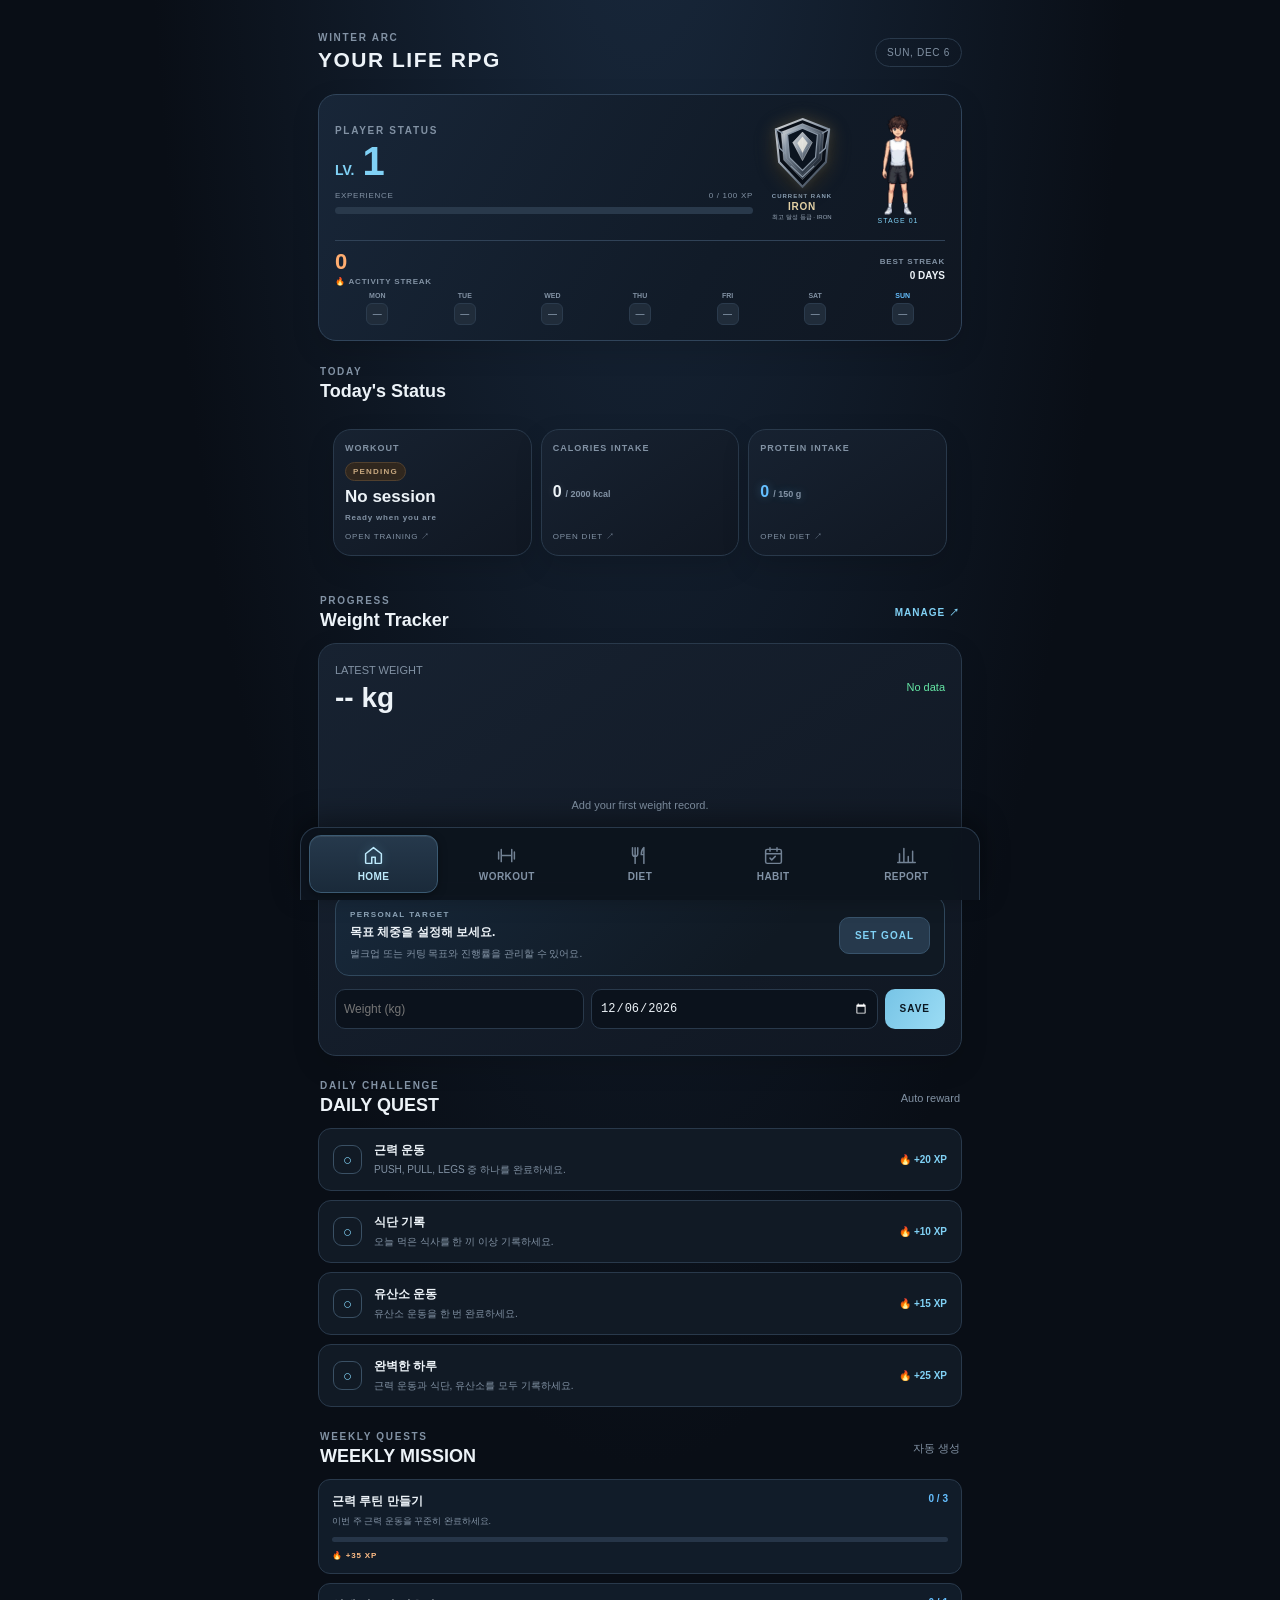
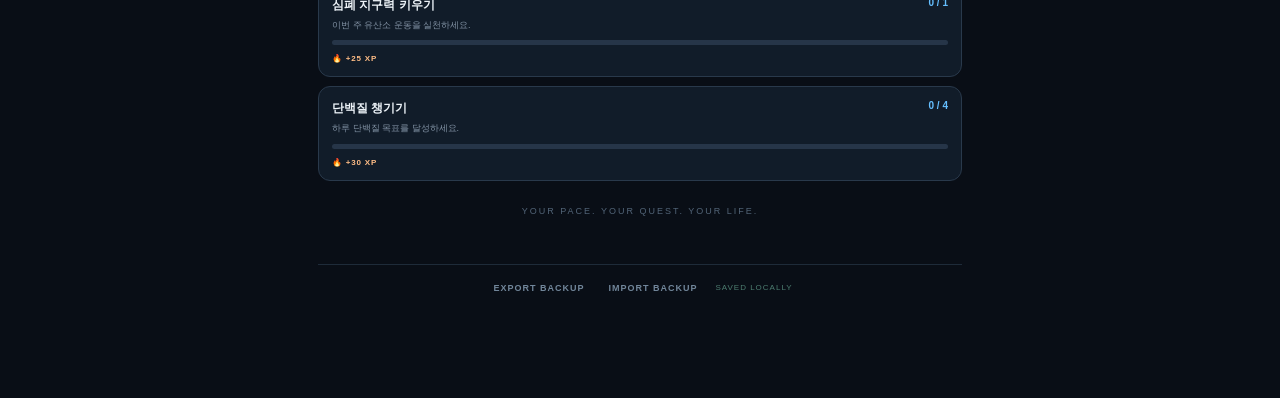
==== index.html @ 3937ae3f "Bump app script after habit calendar fix" ====
<!doctype html>
<html lang="ko"><head>
<meta charset="utf-8"><meta name="viewport" content="width=device-width,initial-scale=1,maximum-scale=1,user-scalable=no,viewport-fit=cover">
<meta name="theme-color" content="#090e16"><meta name="apple-mobile-web-app-capable" content="yes">
<meta name="mobile-web-app-capable" content="yes"><meta name="apple-mobile-web-app-status-bar-style" content="black-translucent"><meta name="apple-mobile-web-app-title" content="LIFE RPG">
<link rel="manifest" href="manifest.webmanifest"><link rel="apple-touch-icon" href="./icon.svg"><link rel="stylesheet" href="styles.css?v=31"><title>LIFE RPG · WINTER ARC</title></head><body>
<div class="app-shell"><div id="xpGainToast" class="xp-gain-toast" aria-live="polite"></div><header class="topbar"><div><div class="eyebrow">WINTER ARC</div><h1>YOUR LIFE RPG</h1></div><div class="date-pill" id="todayLabel"></div></header>
<nav class="tabs" aria-label="Main navigation"><button class="tab active" data-tab="home" aria-label="HOME"><svg class="tab-icon" viewBox="0 0 24 24" aria-hidden="true"><path d="m3 10 9-7 9 7v10a1 1 0 0 1-1 1h-6v-7h-4v7H4a1 1 0 0 1-1-1z"/></svg><span class="tab-label">HOME</span></button><button class="tab" data-tab="workout" aria-label="WORKOUT"><svg class="tab-icon" viewBox="0 0 24 24" aria-hidden="true"><path d="M6 5v14M3 8v8M18 5v14m3-11v8M6 12h12"/></svg><span class="tab-label">WORKOUT</span></button><button class="tab" data-tab="diet" aria-label="DIET"><svg class="tab-icon" viewBox="0 0 24 24" aria-hidden="true"><path d="M4 3v7a3 3 0 0 0 6 0V3M7 3v18M17 3v18m0-18c-2 2-3 5-3 8h3"/></svg><span class="tab-label">DIET</span></button><button class="tab" data-tab="habit" aria-label="HABIT"><svg class="tab-icon" viewBox="0 0 24 24" aria-hidden="true"><rect x="3" y="5" width="18" height="16" rx="2"/><path d="M16 3v4M8 3v4M3 10h18m-13 5 2 2 4-4"/></svg><span class="tab-label">HABIT</span></button><button class="tab" data-tab="report" aria-label="REPORT"><svg class="tab-icon" viewBox="0 0 24 24" aria-hidden="true"><path d="M4 20V10m5 10V4m5 16v-7m5 7V7M2 20h20"/></svg><span class="tab-label">REPORT</span></button></nav><main>
<section id="home" class="screen active"><article class="hero panel player-status"><div class="player-status-top"><div class="hero-copy"><div class="eyebrow">PLAYER STATUS</div><div class="level-line"><span>LV.</span><strong id="level">1</strong></div><div class="xp-caption"><span>EXPERIENCE</span><span id="xpText">0 / 100 XP</span></div><div class="progress"><i id="xpBar"></i></div></div><div id="homeRank" class="home-rank"></div><button type="button" id="avatarPreview" class="avatar-wrap" aria-label="캐릭터 성장 모습 미리보기"><img id="avatar" src="assets/placeholder.svg" alt="Character"><span id="stageLabel">STAGE 01</span></button></div><div class="hero-streak-inline"><div class="hero-streak-main"><strong id="streakCount">0</strong><span>🔥 ACTIVITY STREAK</span></div><div id="streakWeek" class="hero-streak-week"></div><div class="hero-streak-best"><small>BEST STREAK</small><strong id="streakLongest">0 DAYS</strong></div><span id="streakWeekCount" class="hidden">0 / 7 DAYS</span></div></article>
<div class="section-head"><div><div class="eyebrow">TODAY</div><h2>Today's Status</h2></div></div><div class="today-status"><button type="button" class="status-tile panel" data-status-tab="workout"><span class="stat-label">WORKOUT</span><strong id="todayWorkoutTypes">NOT YET</strong><small>OPEN TRAINING ↗</small></button><button type="button" class="status-tile panel" data-status-tab="diet"><span class="stat-label">CALORIES INTAKE</span><strong id="todayCalories" class="home-calories">0 kcal</strong><small>OPEN DIET ↗</small></button><button type="button" class="status-tile panel" data-status-tab="diet"><span class="stat-label">PROTEIN INTAKE</span><strong id="todayProtein" class="home-protein">0 g</strong><small>OPEN DIET ↗</small></button></div>
<div class="section-head"><div><div class="eyebrow">PROGRESS</div><h2>Weight Tracker</h2></div><button class="text-button" id="openWeight">MANAGE ↗</button></div><article class="panel weight-panel"><div class="weight-top"><div><span class="muted">LATEST WEIGHT</span><strong id="latestWeight">-- kg</strong></div><div class="weight-change" id="weightChange">No data</div></div><div class="chart" id="weightChart"><div class="empty">Add your first weight record.</div></div><div id="weightGoalCard" class="weight-goal-card"></div><form id="weightForm" class="inline-form"><input id="weightInput" type="number" min="20" max="300" step=".1" placeholder="Weight (kg)" required><input id="weightDate" type="date" required><button class="primary" type="submit">SAVE</button></form><div id="weightHistory" class="mini-history"></div></article>
<div class="section-head"><div><div class="eyebrow">DAILY CHALLENGE</div><h2>DAILY QUEST</h2></div><span class="muted">Auto reward</span></div><div id="quests" class="quest-list"></div><div class="section-head"><div><div class="eyebrow">WEEKLY QUESTS</div><h2>WEEKLY MISSION</h2></div><span class="muted">자동 생성</span></div><div id="weeklyMissions" class="weekly-mission-list"></div><div class="footer-note">YOUR PACE. YOUR QUEST. YOUR LIFE.</div></section>
<section id="workout" class="screen"><div class="section-head page-head"><div><div class="eyebrow">TRAINING LOG</div><h2>Workout</h2></div><span class="xp-chip">+25 XP / workout day</span></div>
<article class="panel form-panel"><form id="workoutForm" novalidate><label class="field-label">DATE<input id="workoutDate" type="date" required></label><div class="field-label">WORKOUT ROUTINE</div><div class="workout-types"><button type="button" data-workout-type="PUSH" class="selected">PUSH</button><button type="button" data-workout-type="PULL">PULL</button><button type="button" data-workout-type="LEGS">LEGS</button><button type="button" data-workout-type="CARDIO">CARDIO</button></div><input id="workoutType" type="hidden" value="PUSH">
<label id="exerciseField" class="field-label">EXERCISE<input id="exercise" placeholder="e.g. Bench Press" autocomplete="off"></label><div id="exerciseSuggestions" class="autocomplete-list hidden"></div><div id="recommendation" class="recommendation hidden"></div>
<div id="strengthFields"><div class="sets-head"><span class="field-label">SETS</span><button type="button" class="text-button" id="addSet">+ ADD SET</button></div><div id="sets"></div><button type="button" id="dropSetToggle" class="drop-set-toggle">+ 777 DROP SET</button></div><div id="cardioFields" class="hidden"><label class="field-label">TIME (분)<input id="minutes" type="number" min="0" step=".1" placeholder="선택 입력"></label><label class="field-label">DISTANCE (km)<input id="distance" type="number" min="0" step=".01" placeholder="선택 입력"></label><label class="field-label">CIRCUIT (라운드)<input id="cardioRounds" type="number" min="0" max="999" step="1" placeholder="선택 입력"></label><small class="field-hint">시간과 거리를 모두 입력하면 평균 페이스가 자동 계산됩니다.</small></div>
<button type="button" class="secondary wide" id="addExercise">ADD EXERCISE TO DAY</button><div class="draft-head"><strong id="draftCount">0 EXERCISES READY</strong></div><div id="draftExercises" class="draft-list"></div><button class="primary wide" type="submit">SAVE WORKOUT DAY <span>+25 XP</span></button></form></article>
<div class="section-head"><div><div class="eyebrow">TRAINING HISTORY</div><h2>Workout Calendar</h2></div><input id="workoutHistoryDate" class="date-compact" type="date"></div>
<article class="panel calendar-panel"><div class="calendar-head"><button id="calendarPrev" type="button">‹</button><strong id="calendarTitle"></strong><button id="calendarNext" type="button">›</button></div><div class="calendar-week"><span>S</span><span>M</span><span>T</span><span>W</span><span>T</span><span>F</span><span>S</span></div><div id="calendarGrid" class="calendar-grid"></div><div class="calendar-legend"><span><i style="background:#78b9e8"></i>PUSH</span><span><i style="background:#82c5a5"></i>PULL</span><span><i style="background:#d6a16e"></i>LEGS</span><span><i style="background:#ad98ca"></i>CARDIO</span></div></article>
<div class="section-head"><div><div class="eyebrow">SELECTED DATE</div><h2>Workout Records</h2></div></div><div id="workoutHistory" class="record-list"></div><div class="section-head"><div><div class="eyebrow">STRENGTH ANALYTICS</div><h2>3-Lift Progress</h2></div><span class="muted">SQUAT · BENCH · DEADLIFT</span></div><div id="exerciseGrowth" class="growth-list lift-growth"></div></section>
<section id="diet" class="screen"><div class="section-head page-head"><div><div class="eyebrow">NUTRITION LOG</div><h2>Diet</h2></div><button class="text-button" id="openGoals">GOALS ⚙</button></div>
<article class="panel nutrition-panel"><div class="calorie-row"><div><span class="muted">CALORIES</span><div><strong id="caloriesNow">0</strong><span class="muted"> / <b id="caloriesGoal">2000</b> kcal</span></div></div><div class="calorie-ring" id="calorieRing"><span id="caloriePct">0%</span></div></div><div class="progress calorie-progress"><i id="calorieBar"></i></div><div class="macro-grid"><div class="macro-carbs"><span>CARBS</span><strong id="carbsNow">0g</strong><small id="carbsGoal">/ 200g</small><small class="macro-remaining" id="carbsRemaining">목표 미설정</small><div class="macro-track"><i id="carbsBar"></i></div></div><div class="macro-protein"><span>PROTEIN</span><strong id="proteinNow">0g</strong><small id="proteinGoal">/ 150g</small><small class="macro-remaining" id="proteinRemaining">목표 미설정</small><div class="macro-track"><i id="proteinBar"></i></div></div><div class="macro-fat"><span>FAT</span><strong id="fatNow">0g</strong><small id="fatGoal">/ 67g</small><small class="macro-remaining" id="fatRemaining">목표 미설정</small><div class="macro-track"><i id="fatBar"></i></div></div></div></article>
<div class="section-head"><div><div class="eyebrow">FUEL YOUR DAY</div><h2>Meals <span class="muted">01—05</span></h2></div><span class="xp-chip">+10 XP / meal</span></div><div id="mealCards" class="meal-list"></div><div class="footer-note">CONSISTENCY OVER PERFECTION.</div><div class="section-head"><div><div class="eyebrow">NUTRITION HISTORY</div><h2>Diet Calendar</h2></div></div><article class="panel calendar-panel diet-calendar-panel"><div class="calendar-head"><button id="dietCalendarPrev" type="button" aria-label="Previous month">‹</button><strong id="dietCalendarTitle"></strong><button id="dietCalendarNext" type="button" aria-label="Next month">›</button></div><div class="calendar-week"><span>S</span><span>M</span><span>T</span><span>W</span><span>T</span><span>F</span><span>S</span></div><div id="dietCalendarGrid" class="calendar-grid"></div><div class="diet-calendar-legend"><span><i></i> 식단 기록이 있는 날짜</span></div></article><div class="section-head diet-history-heading"><div><div class="eyebrow">SELECTED DATE</div><h2 id="dietHistoryTitle">Diet Records</h2></div><span id="dietHistoryCount" class="muted"></span></div><div id="dietHistoryRecords" class="diet-history-records"></div></section>
<section id="habit" class="screen"><div class="section-head page-head"><div><div class="eyebrow">DAILY ROUTINE</div><h2>HABIT MAKER</h2></div><button class="primary" id="addHabit">+ 습관 추가</button></div><article class="panel habit-intro"><div class="habit-intro-mark">✦</div><div><strong>작은 습관이 큰 변화를 만듭니다.</strong><p>나만의 루틴을 만들고 오늘 하나씩 완성해 보세요.</p></div></article><div class="habit-template-wrap"><div class="section-head"><div><div class="eyebrow">QUICK ADD</div><h2>추천 습관</h2></div></div><div id="habitTemplates" class="habit-templates"><button data-habit-template="영양제 챙기기|💊|checkbox|1|회">💊 영양제</button><button data-habit-template="나이트 피부관리|✨|checkbox|1|회">✨ 피부관리</button><button data-habit-template="아침 산책|🌅|minutes|20|분">🌅 산책</button><button data-habit-template="물 마시기|💧|quantity|2|L">💧 물 마시기</button><button data-habit-template="스트레칭하기|🧘|minutes|10|분">🧘 스트레칭</button><button data-habit-template="독서하기|📖|minutes|20|분">📖 독서</button></div></div><div class="section-head"><div><div class="eyebrow">YOUR ROUTINE</div><h2>오늘의 습관</h2></div><span id="habitTodayCount" class="xp-chip">0 / 0 완료</span></div><div id="habitList" class="habit-list"></div><article class="panel habit-summary"><div><small>오늘의 달성률</small><strong id="habitCompletionRate">0%</strong></div><div><small>누적 보상</small><strong id="habitRewardTotal">0 EXP</strong></div></article><div class="habit-streak-grid"><article class="habit-streak-card"><div class="habit-streak-icon">🔥</div><div><small>WEEKLY STREAK</small><strong id="habitWeeklyStreak">0주</strong><span>주간 습관 80% 이상 달성</span></div></article><article class="habit-streak-card"><div class="habit-streak-icon">✦</div><div><small>MONTHLY STREAK</small><strong id="habitMonthlyStreak">0개월</strong><span>월간 습관 80% 이상 달성</span></div></article></div><div class="section-head"><div><div class="eyebrow">HABIT HISTORY</div><h2>Habit Calendar</h2></div></div><article class="panel calendar-panel habit-calendar-panel"><div class="calendar-head"><button id="habitCalendarPrev" type="button" aria-label="Previous month">‹</button><strong id="habitCalendarTitle"></strong><button id="habitCalendarNext" type="button" aria-label="Next month">›</button></div><div class="calendar-week"><span>S</span><span>M</span><span>T</span><span>W</span><span>T</span><span>F</span><span>S</span></div><div id="habitCalendarGrid" class="calendar-grid"></div><div class="habit-calendar-legend"><span><i></i> 습관 달성 기록이 있는 날짜</span></div></article><div class="section-head habit-history-heading"><div><div class="eyebrow">SELECTED DATE</div><h2 id="habitHistoryTitle">Habit Records</h2></div><span id="habitHistoryCount" class="muted"></span></div><div id="habitHistoryRecords" class="habit-history-records"></div></section>
<section id="report" class="screen"><div class="section-head page-head"><div><div class="eyebrow">GROWTH REPORT</div><h2>REPORT</h2></div><span class="muted">나의 변화와 성장</span></div><div class="report-switch"><button type="button" class="selected" data-report-mode="week">WEEKLY</button><button type="button" data-report-mode="month">MONTHLY</button><button type="button" data-report-mode="exercise">EXERCISES</button><button type="button" data-report-mode="achievements">ACHIEVEMENTS</button></div><div id="reportPeriodNav" class="report-period"><button id="reportPrev" type="button">‹</button><strong id="reportPeriodLabel">이번 주</strong><button id="reportNext" type="button" disabled>›</button></div><div id="reportSummary"><div class="report-grid"><article class="report-stat"><small><span class="report-icon">🏋️</span> 근력 운동</small><strong id="reportWorkoutDays">0회</strong><small class="report-compare" id="reportWorkoutCompare">—</small></article><article class="report-stat"><small><span class="report-icon">🏃</span> 유산소 운동</small><strong id="reportCardioDays">0회</strong><small class="report-compare" id="reportCardioCompare">—</small></article><article class="report-stat"><small><span class="report-icon">⚖️</span> 체중 변화</small><strong id="reportWeightChange">—</strong><small class="report-compare" id="reportWeightCompare">—</small></article><article class="report-stat"><small><span class="report-icon">📅</span> 활동 일수</small><strong id="reportActiveDays">0일</strong><small class="report-compare" id="reportActiveCompare">—</small><span class="report-streak-sub">기간 내 활동일 <b id="reportBestStreak">0일</b></span></article><article class="report-stat"><small><span class="report-icon">🔥</span> 평균 섭취 칼로리</small><strong id="reportAvgCalories">0 kcal</strong><small class="report-compare" id="reportCaloriesCompare">—</small></article><article class="report-stat"><small><span class="report-icon">🥩</span> 평균 단백질</small><strong id="reportAvgProtein">0 g</strong><small class="report-compare" id="reportProteinCompare">—</small></article><article class="report-stat"><small><span class="report-icon">🎯</span> 퀘스트 완료</small><strong id="reportMissionCount">—</strong><small class="report-compare" id="reportMissionCompare">—</small></article><button type="button" class="report-stat report-habit-stat" id="reportHabitCard"><small><span class="report-icon">✦</span> 습관 달성률</small><strong id="reportHabitRate">0%</strong><small class="report-compare" id="reportHabitCount">0 / 0 완료</small><span class="report-habit-hint">상세 기록 보기 ↗</span></button></div><article class="panel report-note"><div class="eyebrow">기간 요약</div><p id="reportNarrative">활동 기록을 모으고 있어요.</p></article></div><div id="reportExercisePanel" class="hidden"><div id="reportExercisePicker" class="field-label">운동 종목 선택<select id="reportExercise"></select></div><article class="panel report-chart-panel"><div class="eyebrow">운동 중량 변화</div><div id="reportExerciseChart" class="report-chart"><div class="empty-state">Select an exercise to view progress.</div></div><div id="reportExerciseStats" class="report-exercise-stats"></div></article></div><div id="reportAchievementsPanel" class="hidden"><div class="achievement-summary" id="achievementSummary"></div><div class="achievement-controls"><select id="achievementCategory" aria-label="업적 카테고리"><option value="all">ALL CATEGORIES</option><option value="LEVEL">LEVEL</option><option value="STRENGTH">STRENGTH</option><option value="WORKOUT">WORKOUT</option><option value="HABIT">HABIT</option><option value="DIET">DIET</option><option value="BULK & CUT">BULK &amp; CUT</option><option value="SPECIAL">SPECIAL</option></select><div class="achievement-filters" id="achievementFilters"><button type="button" class="selected" data-achievement-filter="all">ALL</button><button type="button" data-achievement-filter="unlocked">UNLOCKED</button><button type="button" data-achievement-filter="locked">LOCKED</button></div></div><div id="achievementGrid" class="achievement-grid"></div></div></section></main><footer class="app-footer"><button id="exportData">EXPORT BACKUP</button><label class="import-label">IMPORT BACKUP<input id="importData" type="file" accept="application/json"></label><span id="saveStatus">LOCAL SAVE ON</span></footer></div>

<dialog id="weightGoalDialog" class="modal weight-goal-dialog"><form id="weightGoalForm"><div class="modal-head"><div><div class="eyebrow">PERSONAL TARGET</div><h2>Weight Goal</h2></div><button class="close" type="button" id="closeWeightGoal">×</button></div><div id="weightGoalCurrent" class="weight-goal-current"></div><label class="field-label">GOAL TYPE<select id="weightGoalMode"><option value="bulk">BULKING · 체중 늘리기</option><option value="cut">CUTTING · 체중 감량</option></select></label><label class="field-label">TARGET WEIGHT (KG)<input id="weightGoalTarget" type="number" min="20" max="300" step=".1" placeholder="예: 83.0" required></label><p class="weight-goal-hint">현재 체중 기록을 기준으로 목표까지 남은 무게와 진행률을 자동 계산합니다.</p><button class="primary wide" type="submit">SAVE WEIGHT GOAL</button></form></dialog>
<dialog id="achievementUnlockDialog" class="modal achievement-unlock-dialog"><div class="achievement-unlock-content"><div class="eyebrow">ACHIEVEMENT UNLOCKED</div><div id="achievementUnlockBadge" class="achievement-unlock-badge"></div><h2 id="achievementUnlockTitle"></h2><strong id="achievementUnlockHonor"></strong><p id="achievementUnlockDesc"></p><button class="primary wide" id="closeAchievementUnlock" type="button">COLLECT BADGE</button></div></dialog>
<dialog id="goalDialog" class="modal"><form method="dialog" id="goalForm"><div class="modal-head"><div><div class="eyebrow">PERSONAL TARGET</div><h2>Nutrition Goals</h2></div><button class="close" value="cancel">×</button></div><label class="field-label">DAILY CALORIES<input id="goalCalories" type="number" min="1" max="10000"></label><div class="macro-editor"><div class="macro-editor-head"><span>MACRO</span><span>RATIO %</span><span>GRAMS</span></div><div class="macro-editor-row macro-carbs"><strong>CARBS</strong><input id="ratioCarbs" aria-label="Carbs percentage" type="number" min="0" max="100" step=".1"><input id="gramsCarbs" aria-label="Carbs grams" type="number" min="0" step=".1" readonly></div><div class="macro-editor-row macro-protein"><strong>PROTEIN</strong><input id="ratioProtein" aria-label="Protein percentage" type="number" min="0" max="100" step=".1"><input id="gramsProtein" aria-label="Protein grams" type="number" min="0" step=".1" readonly></div><div class="macro-editor-row macro-fat"><strong>FAT</strong><input id="ratioFat" aria-label="Fat percentage" type="number" min="0" max="100" step=".1"><input id="gramsFat" aria-label="Fat grams" type="number" min="0" step=".1" readonly></div><p id="ratioSum" class="muted full">TOTAL 100%</p><p class="muted full">칼로리 목표는 고정되며, 비율에 맞춰 그램 수가 자동 계산됩니다.</p></div><button class="primary wide" type="submit">SAVE GOALS</button></form></dialog>
<dialog id="weightDialog" class="modal"><div class="modal-head"><div><div class="eyebrow">YOUR PROGRESS</div><h2>Weight Records</h2></div><button class="close" id="closeWeight">×</button></div><div id="weightDetail" class="record-list"></div></dialog>
<dialog id="workoutDetailDialog" class="modal workout-detail"><div class="modal-head"><div><div class="eyebrow">WORKOUT DETAILS</div><h2 id="workoutDetailTitle">PUSH</h2></div><button class="close" onclick="document.getElementById('workoutDetailDialog').close()">×</button></div><div id="workoutDetailBody" class="detail-list"></div><div class="detail-total"><strong>TOTAL VOLUME</strong><b id="workoutTotalVolume">0 kg</b></div><button id="deleteWorkoutRecord" class="danger wide" type="button">DELETE WORKOUT DAY</button></dialog>
<dialog id="habitEditorDialog" class="modal habit-editor"><form id="habitForm"><div class="modal-head"><div><div class="eyebrow">CUSTOM ROUTINE</div><h2 id="habitEditorTitle">습관 만들기</h2></div><button class="close" type="button" id="closeHabitEditor">×</button></div><input id="habitId" type="hidden"><label class="field-label">습관 이름<input id="habitName" maxlength="40" placeholder="예: 영양제 챙기기" required></label><div class="habit-form-grid"><label class="field-label">아이콘<input id="habitIcon" maxlength="4" value="✦"></label><label class="field-label">반복 주기<select id="habitFrequency"><option value="daily">매일</option><option value="weekdays">평일</option><option value="custom">요일 선택</option></select></label></div><div id="habitWeekdayPicker" class="habit-weekdays hidden"><label><input type="checkbox" value="1"> 월</label><label><input type="checkbox" value="2"> 화</label><label><input type="checkbox" value="3"> 수</label><label><input type="checkbox" value="4"> 목</label><label><input type="checkbox" value="5"> 금</label><label><input type="checkbox" value="6"> 토</label><label><input type="checkbox" value="0"> 일</label></div><label class="field-label">완료 방식<select id="habitTargetType"><option value="checkbox">체크만 하기</option><option value="quantity">수량 입력</option><option value="minutes">시간 입력</option></select></label><div id="habitTargetFields" class="habit-form-grid hidden"><label class="field-label">목표 수치<input id="habitTargetValue" type="number" min=".1" step=".1" value="1"></label><label class="field-label">단위<input id="habitUnit" maxlength="8" value="회" placeholder="L, 분, 개 등"></label></div><p class="habit-form-hint">완료하면 경험치 5와 코인 2개를 획득해요. 놓친 날에도 페널티는 없어요.</p><div class="habit-editor-actions"><button class="danger" id="deleteHabit" type="button">습관 삭제</button><button class="primary" type="submit">습관 저장</button></div></form></dialog><dialog id="rankArchiveDialog" class="modal rank-archive-modal"><div class="modal-head"><div><div class="eyebrow">RANK ARCHIVE</div><h2>등급 아카이브</h2></div><button class="close" type="button" id="closeRankArchive">×</button></div><div id="rankArchiveSummary" class="rank-archive-summary"></div><div id="rankArchiveList" class="rank-archive-list"></div></dialog>
<dialog id="characterPreviewDialog" class="modal character-preview-modal"><div class="modal-head"><div><div class="eyebrow">CHARACTER EVOLUTION</div><h2>성장 모습 미리보기</h2></div><button class="close" type="button" id="closeCharacterPreview">×</button></div><p class="character-preview-note">레벨이 오를수록 캐릭터가 어떻게 성장하는지 확인해 보세요.</p><div id="characterPreviewStages" class="character-preview-stages"></div></dialog><dialog id="habitReportDialog" class="modal habit-report-modal"><div class="modal-head"><div><div class="eyebrow">HABIT REPORT</div><h2>습관 달성 상세</h2></div><button class="close" type="button" id="closeHabitReport">×</button></div><div id="habitReportSummary" class="habit-report-summary"></div><div id="habitReportDetails" class="habit-report-details"></div></dialog>
<dialog id="levelUpDialog" class="modal levelup-modal"><div class="levelup-glow"></div><div class="levelup-content"><div class="eyebrow">PLAYER ASCENSION</div><div class="levelup-kicker">LEVEL UP</div><div id="levelUpEmblem" class="levelup-emblem"></div><div class="levelup-level"><span id="levelUpFrom">1</span><i>→</i><strong id="levelUpTo">2</strong></div><div id="levelUpRank" class="levelup-rank">IRON</div><p id="levelUpMessage">꾸준한 노력이 새로운 성장을 만들었습니다.</p><div id="levelUpRankNotice" class="levelup-rank-notice hidden">NEW RANK UNLOCKED</div><button class="primary wide" id="closeLevelUp" type="button">계속 성장하기</button></div></dialog><script src="app.js?v=37"></script></body></html>
---- styles.css ----
:root{color-scheme:dark;--bg:#090e16;--panel:#131b27;--panel2:#1e2b3b;--line:#29394b;--text:#edf3f8;--muted:#8292a4;--accent:#80d1f5;--blue:#65bfff;--orange:#ffad70;--purple:#ad98ca;--green:#65e6a5;--carbs:#65e6a5;--protein:#65bfff;--fat:#ffad70}*{box-sizing:border-box}body{margin:0;background:radial-gradient(ellipse at 50% -20%,#1a2b40 0,var(--bg) 55%);color:var(--text);font-family:-apple-system,BlinkMacSystemFont,"SF Pro Display",sans-serif;min-height:100vh}.app-shell{width:min(100%,680px);margin:auto;padding:calc(env(safe-area-inset-top) + 20px) 18px calc(env(safe-area-inset-bottom) + 20px)}.topbar,.section-head,.modal-head,.weight-top,.calorie-row{display:flex;justify-content:space-between;align-items:center}.topbar{margin-bottom:22px}.eyebrow,.stat-label,.field-label,.macro-grid span{font-size:10px;letter-spacing:1.7px;color:var(--muted);font-weight:800}.topbar h1{font-size:21px;letter-spacing:1.5px;margin:5px 0 0}.date-pill,.xp-chip{border:1px solid var(--line);border-radius:99px;padding:8px 11px;color:var(--muted);font-size:10px;letter-spacing:.7px}.tabs{display:grid;grid-template-columns:repeat(3,1fr);padding:4px;background:#0d141e;border:1px solid var(--line);border-radius:14px;margin-bottom:24px}.tab{border:0;background:none;color:var(--muted);padding:12px 4px;border-radius:10px;font-size:11px;font-weight:800;letter-spacing:1.5px}.tab.active{background:var(--panel2);color:var(--accent);box-shadow:0 3px 12px #0005}.screen{display:none}.screen.active{display:block;animation:fade .2s ease}@keyframes fade{from{opacity:.5;transform:translateY(4px)}to{opacity:1;transform:none}}.panel{background:linear-gradient(145deg,#172231,#101722);border:1px solid var(--line);border-radius:18px;padding:17px;box-shadow:0 10px 28px #0002}.hero{display:grid;grid-template-columns:1fr 132px;min-height:188px;align-items:center;margin-bottom:25px;background:linear-gradient(120deg,#182638,#101722)}.level-line{display:flex;align-items:baseline;gap:8px;margin:5px 0 12px;color:var(--accent)}.level-line span{font-size:14px;font-weight:800}.level-line strong{font-size:43px;line-height:1}.xp-caption{display:flex;justify-content:space-between;font-size:9px;letter-spacing:1px;color:var(--muted);margin-bottom:7px}.progress{height:7px;border-radius:9px;background:#29394b;overflow:hidden}.progress i{display:block;height:100%;width:0;background:linear-gradient(90deg,#579ec7,#a4e0f7);border-radius:9px}.hero-sub{font-size:10px;color:#71859a;margin-top:12px}.avatar-wrap{display:flex;flex-direction:column;align-items:center;gap:6px}.avatar-wrap img{width:112px;height:126px;object-fit:contain;image-rendering:pixelated}.avatar-wrap span{font-size:9px;letter-spacing:1.4px;color:var(--accent)}h2{font-size:18px;margin:4px 0 0}.section-head{margin:24px 2px 12px}.section-head .muted,.muted{color:var(--muted);font-size:11px}.today-status{display:grid;gap:12px;padding:15px}.today-status strong{display:block;margin-top:7px;font-size:14px;color:var(--accent)}.today-numbers{display:flex;gap:10px;flex-wrap:wrap;color:var(--muted);font-size:11px}.quest-list,.meal-list,.record-list{display:grid;gap:9px}.quest{display:flex;align-items:center;gap:12px;padding:13px 14px;background:#111a25;border:1px solid var(--line);border-radius:13px}.quest-mark{width:29px;height:29px;border:1px solid #3a5064;border-radius:9px;display:grid;place-items:center;color:var(--accent)}.quest.done .quest-mark{background:#24463f;color:#a4dec9;border-color:#386d5f}.quest-copy{flex:1}.quest-copy strong{font-size:12px;display:block}.quest-copy small{font-size:10px;color:var(--muted)}.quest-reward{font-size:10px;color:var(--accent);white-space:nowrap}.text-button{border:0;background:none;color:var(--accent);font-size:10px;font-weight:800;letter-spacing:1px;padding:8px 0}.weight-panel{padding:16px}.weight-top strong{display:block;font-size:28px;margin-top:4px}.weight-change{font-size:11px;color:var(--green)}.chart{height:155px;margin:14px 0 8px;position:relative;border-bottom:1px solid var(--line);padding:4px 0}.chart svg{width:100%;height:calc(100% - 19px);overflow:visible}.chart-axis{stroke:#34475b;stroke-width:1;stroke-dasharray:3 5}.weight-line{fill:none;stroke:#80c8e8;stroke-width:3;stroke-linecap:round;stroke-linejoin:round;vector-effect:non-scaling-stroke}.weight-dot{fill:#bde9fb;stroke:#356d8a;stroke-width:2;vector-effect:non-scaling-stroke}.chart-labels{display:flex;justify-content:space-between;color:var(--muted);font-size:9px}.single-point{height:100%;display:flex;flex-direction:column;align-items:center;justify-content:center;gap:8px;color:var(--muted);font-size:10px}.single-point i{width:12px;height:12px;border-radius:50%;background:#bde9fb;box-shadow:0 0 0 5px #80c8e822}.single-point strong{color:var(--text);font-size:18px}.chart .empty{height:100%;display:grid;place-items:center;color:var(--muted);font-size:11px}.inline-form{display:grid;grid-template-columns:minmax(0,1fr) minmax(0,1.15fr) auto;gap:7px;margin-top:13px}.inline-form input{min-width:0;width:100%;background:#0b121c;border:1px solid var(--line);border-radius:10px;padding:11px 8px;color:var(--text);font-size:12px}.mini-history{font-size:10px;color:var(--muted);margin-top:10px;line-height:1.8}.footer-note{text-align:center;color:#526477;font-size:9px;letter-spacing:2px;padding:25px 0 8px}.page-head{margin-top:4px;margin-bottom:16px}.form-panel{padding:17px}.field-label{display:grid;gap:8px;margin-bottom:15px}.field-label input,.field-label select,.goal-grid input{width:100%;min-width:0;background:#0b121c;border:1px solid var(--line);border-radius:10px;padding:12px;color:var(--text);font-size:14px;outline:none}.field-label input:focus,.goal-grid input:focus{border-color:#6aaed0}.primary,.secondary,.danger{border:0;border-radius:10px;padding:12px 15px;font-size:10px;font-weight:900;letter-spacing:1px}.primary{background:linear-gradient(120deg,#77c4e6,#9bdcf4);color:#0b1721}.secondary{background:#26394c;color:var(--accent);border:1px solid #38536b}.danger{background:#412832;color:#e4a6b2}.primary span{margin-left:8px;opacity:.7}.wide{width:100%;margin-top:8px;padding:14px}.workout-types{display:grid;grid-template-columns:repeat(4,minmax(0,1fr));gap:7px;margin:-6px 0 16px}.workout-types button{min-width:0;padding:12px 3px;border-radius:10px;border:1px solid var(--line);background:#0b121c;color:var(--muted);font-size:10px;font-weight:900;letter-spacing:.7px}.workout-types button.selected{border-color:#679db9;background:#20374a;color:#bde9fb}.sets-head{display:flex;align-items:center;justify-content:space-between}.sets-head .field-label{margin:0}.set-row{display:grid;grid-template-columns:30px minmax(0,1fr) minmax(0,1fr) 28px;gap:7px;align-items:center;margin:8px 0}.set-row span{font-size:11px;color:var(--muted);text-align:center}.set-row input{width:100%;min-width:0;background:#0b121c;border:1px solid var(--line);border-radius:9px;padding:10px 7px;color:var(--text);font-size:13px}.remove-set{border:0;background:none;color:#8090a1;font-size:18px}.hidden{display:none!important}.recommendation{display:flex;justify-content:space-between;align-items:center;gap:10px;padding:11px;margin:-5px 0 14px;border:1px solid #38536b;border-radius:11px;background:#101e2a}.recommendation strong,.recommendation small{display:block;font-size:10px}.recommendation small{color:var(--muted);margin-top:5px}.recommend-note{max-width:230px}.draft-head{margin-top:15px;color:var(--muted);font-size:10px;letter-spacing:1px}.draft-list{display:grid;gap:7px;margin-top:8px}.draft-item{display:flex;justify-content:space-between;align-items:center;padding:10px;background:#0d151f;border:1px solid var(--line);border-radius:9px}.draft-item strong,.draft-item small{display:block;font-size:11px}.draft-item small{color:var(--muted);margin-top:4px}.date-compact{width:min(42%,155px);min-width:0;background:#101925;border:1px solid var(--line);color:var(--muted);padding:9px 6px;border-radius:9px;font-size:11px}.calendar-panel{padding:14px}.calendar-head{display:flex;align-items:center;justify-content:space-between;margin-bottom:14px}.calendar-head button{border:0;background:#1e2b3b;color:var(--accent);border-radius:8px;width:32px;height:30px;font-size:20px}.calendar-head strong{font-size:13px}.calendar-week,.calendar-grid{display:grid;grid-template-columns:repeat(7,minmax(0,1fr));gap:4px}.calendar-week span{text-align:center;color:var(--muted);font-size:9px;padding:5px}.calendar-day{height:43px;min-width:0;border:1px solid transparent;border-radius:8px;background:#0d151f;color:var(--text);display:flex;flex-direction:column;align-items:center;justify-content:center;gap:4px;padding:3px}.calendar-day.selected{border-color:var(--accent);background:#203448}.calendar-day.today span{color:var(--accent);font-weight:900}.calendar-day span{font-size:11px}.calendar-dots{display:flex;gap:3px;height:5px}.calendar-dots b,.calendar-legend i{display:block;width:5px;height:5px;border-radius:50%}.calendar-blank{height:43px}.calendar-legend{display:flex;gap:12px;justify-content:center;flex-wrap:wrap;margin-top:13px;color:var(--muted);font-size:9px}.calendar-legend span{display:flex;align-items:center;gap:4px}.calendar-legend i{width:7px;height:7px}.record{background:#121b27;border:1px solid var(--line);border-radius:13px;padding:13px}.record-head{display:flex;justify-content:space-between;align-items:center;gap:10px}.record strong{font-size:13px}.record small{color:var(--muted);font-size:10px}.record-meta{display:block;color:var(--muted);font-size:10px;margin-top:7px}.delete{border:0;background:none;color:#c18a98;font-size:10px}.type-dot{display:inline-block;width:8px;height:8px;border-radius:50%;margin-right:7px}.record-volume{color:var(--accent);font-size:11px;font-weight:800}.tap-hint{display:block;text-align:right;margin-top:9px;color:#647b90;font-size:8px;letter-spacing:1px}.workout-record{cursor:pointer}.detail-list{display:grid;gap:10px}.detail-exercise{padding:12px;background:#0d151f;border:1px solid var(--line);border-radius:11px}.detail-exercise>strong{font-size:13px}.set-table{margin-top:10px}.set-table-head,.set-table-row{display:grid;grid-template-columns:.5fr 1fr .7fr 1fr;gap:5px;padding:7px 0;font-size:10px}.set-table-head{color:var(--muted);border-bottom:1px solid var(--line)}.set-table-row{color:var(--text);border-bottom:1px solid #1b2937}.detail-total{display:flex;justify-content:space-between;align-items:center;margin-top:16px;padding:13px;background:#1a2b3b;border-radius:10px;font-size:10px;color:var(--muted)}.detail-total b{color:var(--accent);font-size:15px}.nutrition-panel{padding:17px}.calorie-row strong{font-size:28px}.calorie-row .muted{font-size:10px}.calorie-ring{width:54px;height:54px;border-radius:50%;display:grid;place-items:center;background:conic-gradient(var(--accent) var(--p,0%),#2b3949 0);position:relative}.calorie-ring:before{content:"";position:absolute;inset:5px;background:#15202d;border-radius:50%}.calorie-ring span{position:relative;font-size:10px;font-weight:800}.calorie-progress{margin:12px 0 18px}.macro-grid{display:grid;grid-template-columns:repeat(3,minmax(0,1fr));gap:10px}.macro-grid>div{min-width:0}.macro-grid span{font-size:9px;letter-spacing:1px}.macro-grid strong{display:block;font-size:17px;margin-top:6px}.macro-grid small{font-size:10px;color:var(--muted)}.macro-track{height:4px;background:#29394b;border-radius:8px;margin-top:8px;overflow:hidden}.macro-track i{display:block;height:100%;width:0}.macro-carbs .macro-track i{background:var(--orange)}.macro-protein .macro-track i{background:var(--blue)}.macro-fat .macro-track i{background:var(--purple)}.meal-card{border:1px solid var(--line);border-radius:14px;background:#121b27;overflow:hidden}.meal-toggle{width:100%;padding:14px;background:none;border:0;color:var(--text);display:flex;justify-content:space-between;align-items:center;text-align:left}.meal-toggle strong{font-size:12px}.meal-toggle small{display:block;color:var(--muted);font-size:10px;margin-top:4px}.meal-toggle .chevron{color:var(--accent)}.meal-content{padding:0 13px 13px;border-top:1px solid #263546}.meal-content .field-label{margin-top:12px}.meal-content .meal-macros{display:grid;grid-template-columns:repeat(4,minmax(0,1fr));gap:6px}.meal-content .meal-macros input{width:100%;min-width:0;background:#0b121c;border:1px solid var(--line);border-radius:8px;padding:10px 5px;color:var(--text);font-size:12px}.meal-entries{display:grid;gap:6px;margin-top:10px}.meal-entry{display:flex;justify-content:space-between;align-items:center;background:#0d151f;border-radius:8px;padding:8px 10px;font-size:10px}.meal-entry span{color:var(--muted)}.app-footer{display:flex;justify-content:center;align-items:center;gap:18px;border-top:1px solid #1e2b39;margin-top:26px;padding-top:17px}.app-footer button,.import-label{background:none;border:0;color:#71869a;font-size:9px;letter-spacing:1px;font-weight:800}.import-label input{display:none}.app-footer span{font-size:8px;color:#4d7d70;letter-spacing:1px}.modal{width:min(92vw,480px);max-height:85vh;overflow:auto;background:#111b27;color:var(--text);border:1px solid var(--line);border-radius:18px;padding:20px}.modal::backdrop{background:#02060bcc;backdrop-filter:blur(5px)}.modal-head{margin-bottom:20px}.modal-head h2{margin-top:5px}.close{border:0;background:none;color:var(--muted);font-size:25px}.segmented{display:grid;grid-template-columns:1fr 1fr;background:#0b121b;padding:4px;border-radius:10px;margin:5px 0 12px}.segmented button{border:0;background:none;color:var(--muted);padding:9px;border-radius:8px;font-size:10px;font-weight:800}.segmented button.selected{background:#26394c;color:var(--accent)}.goal-grid{display:grid;grid-template-columns:repeat(3,minmax(0,1fr));gap:8px;margin-bottom:12px}.goal-grid label{min-width:0;font-size:9px;letter-spacing:1px;color:var(--muted);font-weight:800}.goal-grid input{margin-top:7px;padding:10px 5px}.goal-grid .full{grid-column:1/-1;margin:0}.empty-state{text-align:center;color:var(--muted);padding:22px;font-size:11px}@media(max-width:390px){.app-shell{padding-left:12px;padding-right:12px}.panel{padding:13px}.inline-form{grid-template-columns:1fr 1.1fr}.inline-form button{grid-column:1/-1}.workout-types{gap:4px}.workout-types button{font-size:9px;padding:11px 1px}.meal-content .meal-macros{grid-template-columns:repeat(2,minmax(0,1fr))}.calendar-day{height:39px}}@media(min-width:600px){.app-shell{padding-top:32px}.hero{grid-template-columns:1fr 160px}.avatar-wrap img{width:135px;height:145px}}
/* Today status: three compact navigation tiles */
.today-status{display:grid;grid-template-columns:repeat(3,minmax(0,1fr));gap:9px}
.status-tile{appearance:none;text-align:left;min-width:0;padding:13px 11px;cursor:pointer;color:var(--text);display:flex;flex-direction:column;justify-content:space-between;gap:9px;min-height:104px}
.status-tile .stat-label{font-size:9px;letter-spacing:1px;color:var(--muted);font-weight:800}
.status-tile strong{display:block;margin:0;font-size:clamp(12px,3.3vw,16px);line-height:1.25;color:var(--accent);overflow-wrap:anywhere}
.status-tile small{font-size:8px;letter-spacing:.8px;color:var(--muted)}
.status-tile:active{border-color:var(--accent);transform:translateY(1px)}
@media(max-width:380px){.today-status{gap:6px}.status-tile{padding:11px 8px;min-height:100px}.status-tile .stat-label{font-size:8px}}
.inline-form input[type=date],.field-label input[type=date],.date-compact{color-scheme:dark;min-width:0}

/* Winter Arc refinement: weight labels, responsive date field, unified macro editor, status tiles */
.weight-value{font-size:12px;font-weight:800;fill:#dcecf6;paint-order:stroke;stroke:#101722;stroke-width:3px;stroke-linejoin:round;pointer-events:none}
.form-panel #workoutDate{display:block;width:100%;max-width:100%;min-width:0;box-sizing:border-box;appearance:none;-webkit-appearance:none;color-scheme:dark;padding:12px 10px}
.today-status .status-tile strong{display:flex;flex-direction:column;align-items:flex-start;gap:6px;margin:0;line-height:1.15}
.status-state{font-size:8px;letter-spacing:1.2px;font-weight:900;padding:4px 7px;border-radius:99px;border:1px solid var(--line)}
.status-state.pending{color:#c6a77f;background:#30271e;border-color:#51402e}
.status-state.completed{color:#9ed9bd;background:#1d352f;border-color:#31594b}
.status-main{font-size:clamp(13px,3.5vw,17px);overflow-wrap:anywhere;color:var(--text)}
.status-extra{font-size:8px;letter-spacing:.6px;color:var(--muted);font-weight:600}
.macro-editor{display:grid;gap:9px;margin:14px 0 18px}
.macro-editor-head,.macro-editor-row{display:grid;grid-template-columns:minmax(0,1.1fr) minmax(0,1fr) minmax(0,1fr);gap:8px;align-items:center}
.macro-editor-head{font-size:9px;letter-spacing:1px;color:var(--muted);font-weight:800}
.macro-editor-row strong{font-size:10px;letter-spacing:.7px}
.macro-editor-row input{width:100%;min-width:0;box-sizing:border-box;background:#0b121c;border:1px solid var(--line);border-radius:9px;padding:11px 7px;color:var(--text);font-size:13px}
.macro-editor .full{grid-column:1/-1;margin:0;font-size:10px}
@media(max-width:360px){.macro-editor-head,.macro-editor-row{grid-template-columns:minmax(0,.9fr) minmax(0,1fr) minmax(0,1fr);gap:5px}.macro-editor-row input{padding:10px 4px;font-size:12px}}

/* Winter Arc neon nutrition accents */
.macro-carbs>span,.macro-carbs>strong,.macro-editor-row.macro-carbs>strong,.meal-macros .macro-carbs{color:var(--carbs)}
.macro-protein>span,.macro-protein>strong,.macro-editor-row.macro-protein>strong,.meal-macros .macro-protein{color:var(--protein)}
.macro-fat>span,.macro-fat>strong,.macro-editor-row.macro-fat>strong,.meal-macros .macro-fat{color:var(--fat)}
.macro-carbs .macro-track i{background:var(--carbs);box-shadow:0 0 9px #65e6a577}
.macro-protein .macro-track i{background:var(--protein);box-shadow:0 0 9px #65bfff77}
.macro-fat .macro-track i{background:var(--fat);box-shadow:0 0 9px #ffad7077}
.weight-date{font-size:10px;font-weight:700;fill:#8fa4b9;pointer-events:none}
.chart svg{height:calc(100% - 19px)}
.chart-labels{display:none}
.meal-heading{display:flex;flex-direction:column;align-items:flex-start;min-width:0;flex:1}
.meal-summary{display:flex;align-items:center;gap:9px;flex-wrap:wrap;margin-top:9px;font-size:10px}
.meal-summary>strong{font-size:11px;color:var(--text);margin-right:2px}
.meal-summary>span{font-weight:800;white-space:nowrap}
.meal-toggle{gap:10px}
.autocomplete-list{display:grid;gap:4px;margin:-7px 0 13px;padding:5px;background:#0b1420;border:1px solid #34485e;border-radius:10px;box-shadow:0 8px 20px #0005;position:relative;z-index:3}
.autocomplete-option{width:100%;text-align:left;padding:9px 10px;border:0;border-radius:7px;background:#172638;color:var(--text);font-size:12px}
.autocomplete-option:active{background:#24415a}
.food-option{display:flex;flex-direction:column;gap:4px}
.food-option small{font-size:9px;color:#9aadc0}
.food-suggestions{margin-top:-7px}
.recommendation{border-color:#365d78;box-shadow:0 0 12px #65bfff12}
@media(max-width:390px){.meal-summary{gap:7px;font-size:9px}.meal-summary>strong{font-size:10px}}

.field-label.macro-carbs{color:var(--carbs);text-shadow:0 0 8px #65e6a533}
.field-label.macro-protein{color:var(--protein);text-shadow:0 0 8px #65bfff33}
.field-label.macro-fat{color:var(--fat);text-shadow:0 0 8px #ffad7033}
.macro-grid .macro-carbs>span,.macro-grid .macro-carbs>strong{color:var(--carbs);text-shadow:0 0 8px #65e6a533}
.macro-grid .macro-protein>span,.macro-grid .macro-protein>strong{color:var(--protein);text-shadow:0 0 8px #65bfff33}
.macro-grid .macro-fat>span,.macro-grid .macro-fat>strong{color:var(--fat);text-shadow:0 0 8px #ffad7033}
.meal-summary .macro-carbs{color:var(--carbs);text-shadow:0 0 8px #65e6a533}
.meal-summary .macro-protein{color:var(--protein);text-shadow:0 0 8px #65bfff33}
.meal-summary .macro-fat{color:var(--fat);text-shadow:0 0 8px #ffad7033}

/* Winter Arc workout progression recommendation */
.recommendation{padding:15px;margin:12px 0 16px;background:linear-gradient(145deg,#142538,#101722);border:1px solid #365d78;border-radius:15px;box-shadow:0 0 18px #65bfff18}
.recommendation-head{display:flex;justify-content:space-between;align-items:center;gap:10px;margin-bottom:14px}
.recommendation-head>div{display:grid;gap:4px}
.recommendation-kicker{font-size:9px;letter-spacing:1.8px;color:var(--blue);font-weight:900}
.recommendation-head>div>strong{font-size:13px;letter-spacing:1px}
.recommendation-status{font-size:9px;font-weight:900;letter-spacing:.8px;padding:7px 9px;border-radius:99px;background:#1c2a38;color:var(--green);border:1px solid #365d78;white-space:nowrap}
.recommendation-status.weight-up{color:var(--blue);box-shadow:0 0 10px #65bfff22}
.recommendation-status.adjust-load{color:var(--orange);border-color:#72533b}
.recommendation-status.build-reps{color:var(--green);border-color:#35634f}
.recommendation-metrics{display:grid;grid-template-columns:1.15fr 1fr .65fr;gap:7px;margin-bottom:12px}
.recommendation-metrics>div{min-width:0;padding:10px 8px;background:#0b1420;border:1px solid #26394d;border-radius:10px;display:flex;flex-direction:column;gap:6px}
.recommendation-metrics>div>span{font-size:8px;letter-spacing:1.2px;color:var(--muted);font-weight:800}
.recommendation-metrics>div>strong{font-size:clamp(12px,3.5vw,16px);line-height:1.25;overflow-wrap:anywhere}
.rec-weight{color:var(--blue);text-shadow:0 0 10px #65bfff66}
.rec-reps{color:var(--green);text-shadow:0 0 10px #65e6a555}
.rec-sets{color:var(--orange);text-shadow:0 0 10px #ffad7055}
.recommendation-set-list{display:grid;gap:5px;margin:0 0 12px}
.recommendation-set{display:flex;justify-content:space-between;align-items:center;padding:9px 11px;background:#0b1420;border:1px solid #223449;border-radius:9px}
.recommendation-set>span{font-size:10px;color:var(--muted);letter-spacing:1px;font-weight:800}
.recommendation-set>strong{display:flex;align-items:center;gap:8px;font-size:12px}
.recommendation-set b{font-style:normal;color:var(--blue);text-shadow:0 0 8px #65bfff44}
.recommendation-set i{font-style:normal;color:var(--muted);font-size:10px}
.recommendation-set em{font-style:normal;color:var(--green);text-shadow:0 0 8px #65e6a544}
.recommendation-note{font-size:10px;line-height:1.5;color:#a9bacb;margin:0 0 12px}
.recommendation-previous{display:block;margin-top:9px;font-size:8px;line-height:1.5;letter-spacing:.4px;color:var(--muted)}
/* Match HOME nutrition values to DIET accents */
.status-tile strong.home-calories{color:var(--text);text-shadow:0 0 8px #edf3f822}
.status-tile strong.home-protein{color:var(--protein);text-shadow:0 0 10px #65bfff55}
/* Native-style fixed bottom navigation with safe-area support */
.app-shell{padding-bottom:calc(env(safe-area-inset-bottom) + 104px)}
.tabs{position:fixed;z-index:20;left:50%;bottom:0;transform:translateX(-50%);width:min(calc(100% - 24px),644px);margin:0;padding:5px 5px calc(env(safe-area-inset-bottom) + 5px);border-radius:16px 16px 0 0;background:#0d141ef2;border:1px solid #29394b;border-bottom:0;box-shadow:0 -8px 28px #0005;backdrop-filter:blur(16px);-webkit-backdrop-filter:blur(16px)}
.tab{padding:13px 4px}
main{padding-bottom:14px}

/* v8: recommendation card stays inside narrow screens */
.form-panel,.form-panel form,#recommendation{min-width:0;max-width:100%;box-sizing:border-box}
#recommendation{display:block;width:100%;overflow:hidden}
#recommendation *{min-width:0;box-sizing:border-box}
.recommendation-metrics{grid-template-columns:repeat(3,minmax(0,1fr))}
.recommendation-set{gap:8px;min-width:0}
.recommendation-set>strong{min-width:0;justify-content:flex-end;gap:clamp(4px,2vw,8px);font-size:clamp(10px,2.8vw,12px);white-space:normal;text-align:right}
.recommendation-set b,.recommendation-set em{overflow-wrap:anywhere}
.recommendation-previous{overflow-wrap:anywhere;word-break:break-word}
@media(max-width:380px){.recommendation{padding:11px}.recommendation-head{align-items:flex-start;flex-wrap:wrap}.recommendation-status{font-size:8px;padding:6px 7px}.recommendation-metrics{gap:5px}.recommendation-metrics>div{padding:8px 6px}.recommendation-set{padding:8px}.recommendation-set>span{font-size:9px}}
/* v8: flame rewards, activity streak and strength progression */
.quest-mark{font-size:15px}.quest.done .quest-mark{color:#ffad70;background:#38271f;border-color:#77513a;text-shadow:0 0 9px #ff9c5577}.quest-reward{font-weight:800}.quest.done .quest-reward{color:#ffad70;text-shadow:0 0 8px #ffad7033}
.xp-gain-toast{position:fixed;z-index:50;left:50%;bottom:calc(env(safe-area-inset-bottom) + 82px);transform:translate(-50%,14px);opacity:0;pointer-events:none;display:flex;align-items:center;gap:9px;padding:10px 15px;border-radius:999px;background:#182535;border:1px solid #76533d;box-shadow:0 8px 28px #0008,0 0 18px #ffad7022;transition:opacity .2s,transform .2s}
.xp-gain-toast.show{opacity:1;transform:translate(-50%,0)}.xp-gain-toast span{font-size:16px}.xp-gain-toast strong{color:#ffbd86;font-size:13px}.xp-gain-toast small{font-size:8px;letter-spacing:1px;color:#aebdca}
.streak-panel,.growth-panel{padding:15px}.streak-top{display:flex;align-items:end;justify-content:space-between;gap:12px}.streak-top strong{display:block;font-size:28px;color:#ffad70;line-height:1}.streak-top small,.streak-foot{font-size:9px;color:var(--muted);letter-spacing:.7px}.streak-grid{display:grid;grid-template-columns:repeat(12,minmax(0,1fr));gap:5px;margin:15px 0 10px}.streak-cell{aspect-ratio:1;border-radius:4px;background:#202c3a;border:1px solid #2b3b4d}.streak-cell.active{background:#4e987f;border-color:#65c5a2;box-shadow:0 0 7px #65c5a222}.streak-cell.is-today{outline:1px solid #8dc8e7;outline-offset:2px}
.growth-list{display:grid;gap:9px}.growth-card{padding:12px;background:#101a26;border:1px solid var(--line);border-radius:12px;min-width:0}.growth-title{display:flex;align-items:center;justify-content:space-between;gap:8px}.growth-title strong{font-size:12px;overflow-wrap:anywhere}.growth-title span{font-size:8px;letter-spacing:.8px;color:var(--muted);white-space:nowrap}.growth-stats{display:grid;grid-template-columns:repeat(3,minmax(0,1fr));gap:6px;margin-top:12px}.growth-stats>div{min-width:0;display:grid;gap:5px}.growth-stats small{font-size:8px;letter-spacing:.5px;color:var(--muted)}.growth-stats b{font-size:12px;overflow-wrap:anywhere}.growth-up{color:#78d5aa}.growth-down{color:#e6a16f}.growth-date{display:block;margin-top:10px;font-size:8px;color:var(--muted)}

/* v9: simplified weekly streak, three-lift dashboard and optional 777 marker */
.streak-panel{display:grid;gap:15px}.streak-current{display:flex;align-items:end;justify-content:space-between;gap:10px}.streak-current>div{display:grid;gap:5px}.streak-current strong{font-size:36px;line-height:1;color:#ffad70}.streak-current span{font-size:10px;font-weight:900;letter-spacing:1px;color:#ffbd86}.streak-current>small,.streak-summary small{font-size:9px;color:var(--muted);letter-spacing:.7px}.streak-week{display:grid;grid-template-columns:repeat(7,minmax(0,1fr));gap:7px}.streak-day{display:grid;justify-items:center;gap:7px;min-width:0}.streak-day small{font-size:9px;color:var(--muted);font-weight:800}.streak-day span{width:100%;max-width:38px;aspect-ratio:1;border-radius:50%;display:grid;place-items:center;background:#202c3a;border:1px solid #2b3b4d;color:#78899b;font-size:12px;font-weight:900}.streak-day.done span{background:#245b51;border-color:#4e987f;color:#b6f0d7;box-shadow:0 0 9px #65c5a222}.streak-day.today small{color:var(--blue)}.streak-summary{display:grid;grid-template-columns:1fr 1fr;gap:10px}.streak-summary>div{display:grid;gap:5px;padding:11px;background:#101a26;border:1px solid var(--line);border-radius:10px}.streak-summary strong{font-size:13px;color:var(--text)}.streak-foot{margin:0;line-height:1.5;letter-spacing:0}
.lift-growth{gap:10px}.total-strength{padding:16px;background:linear-gradient(140deg,#172d3b,#101a26);border:1px solid #365d78;border-radius:14px;display:grid;gap:6px}.total-strength>small{font-size:9px;letter-spacing:1.5px;color:var(--blue);font-weight:900}.total-strength>strong{font-size:34px;line-height:1.1;color:var(--text)}.total-strength>strong i{font-size:14px;font-style:normal;color:var(--muted)}.total-strength>span{font-size:8px;letter-spacing:.7px;color:var(--muted);line-height:1.5}.lift-card{display:grid;grid-template-columns:1fr auto;align-items:center;gap:6px 12px}.lift-card .growth-title{grid-column:1/-1}.lift-main{font-size:23px;font-weight:900;color:var(--blue)}.lift-main small{font-size:11px;color:var(--muted);font-weight:700}.lift-estimate{display:grid;gap:5px;text-align:right}.lift-estimate span{font-size:8px;color:var(--muted);letter-spacing:.7px}.lift-estimate strong{font-size:14px;color:var(--green)}.drop-set-toggle{display:block;width:100%;margin:10px 0 0;padding:10px 12px;border:1px dashed #66513e;border-radius:9px;background:#1b1c20;color:#d8b18e;font-size:10px;font-weight:900;letter-spacing:.7px}.drop-set-toggle.selected{border-style:solid;background:#38271f;color:#ffbd86;box-shadow:0 0 10px #ffad7022}.drop-set-tag{display:inline-block;margin:8px 0 0;padding:5px 8px;border-radius:99px;background:#38271f;color:#ffbd86;font-size:9px;font-weight:900;letter-spacing:.6px}

/* v10: REPORT, adaptive weekly missions, cardio rounds and estimated 1RM total */
.tabs{grid-template-columns:repeat(4,minmax(0,1fr))}
.weekly-mission-list{display:grid;gap:9px}
.weekly-mission{padding:13px;background:#111c29;border:1px solid var(--line);border-radius:12px;display:grid;gap:9px}
.weekly-mission-top{display:flex;justify-content:space-between;align-items:flex-start;gap:10px}
.weekly-mission-top>div{display:grid;gap:5px;min-width:0}
.weekly-mission-top strong{font-size:12px}
.weekly-mission-top small{font-size:9px;color:var(--muted);line-height:1.4}
.weekly-mission-top>b{font-size:10px;color:var(--blue);white-space:nowrap}
.mission-track{height:5px;border-radius:99px;background:#263548;overflow:hidden}
.mission-track i{display:block;height:100%;background:linear-gradient(90deg,#4f91b9,#65c5a2);border-radius:99px}
.mission-reward{font-size:8px;letter-spacing:.8px;color:#ffbd86;font-weight:900}
.weekly-mission.done{border-color:#3b6859}
.weekly-mission.done .mission-reward{color:#8ed6b5}
.field-hint{display:block;margin:-5px 0 12px;color:var(--muted);font-size:9px;line-height:1.5}
.total-estimated{margin-top:12px;padding-top:12px;border-top:1px solid #365064;display:grid;gap:5px}
.total-estimated>small{font-size:8px;letter-spacing:1.3px;color:var(--green);font-weight:900}
.total-estimated>strong{font-size:24px;line-height:1.1;color:var(--green)}
.total-estimated>strong i{font-size:12px;font-style:normal;color:var(--muted)}
.total-estimated>span{font-size:8px;color:var(--muted);letter-spacing:.6px}
.report-switch{display:grid;grid-template-columns:repeat(3,minmax(0,1fr));gap:5px;padding:4px;background:#0b121b;border:1px solid var(--line);border-radius:11px;margin:10px 0 14px}
.report-switch button{border:0;border-radius:8px;padding:11px 4px;background:none;color:var(--muted);font-size:9px;font-weight:900;letter-spacing:.8px}
.report-switch button.selected{background:#26394c;color:var(--accent)}
.report-period{display:flex;align-items:center;justify-content:space-between;gap:12px;margin:0 0 13px;padding:11px 13px;background:#111c29;border:1px solid var(--line);border-radius:11px}
.report-period strong{font-size:11px;letter-spacing:.7px}
.report-period button{border:0;background:none;color:var(--blue);font-size:24px;line-height:1}
.report-period button:disabled{opacity:.25}
.report-grid{display:grid;grid-template-columns:repeat(2,minmax(0,1fr));gap:9px}
.report-stat{min-width:0;padding:13px;background:#111c29;border:1px solid var(--line);border-radius:12px;display:grid;gap:7px}
.report-stat small{font-size:8px;letter-spacing:.8px;color:var(--muted);font-weight:900}
.report-stat strong{font-size:22px;line-height:1.15;overflow-wrap:anywhere}
.report-note{margin-top:12px}
.report-note p{font-size:11px;color:#b2c1d0;line-height:1.6;margin:9px 0 0}
.report-chart-panel{margin-top:12px;padding:14px}
.report-chart{min-height:170px;margin-top:12px;display:grid;align-items:center}
.report-chart svg{width:100%;height:auto;display:block}
.report-exercise-stats{display:grid;grid-template-columns:repeat(3,minmax(0,1fr));gap:8px;margin-top:12px}
.report-exercise-stats>div{display:grid;gap:5px;min-width:0}
.report-exercise-stats small{font-size:8px;color:var(--muted);letter-spacing:.6px}
.report-exercise-stats strong{font-size:13px;overflow-wrap:anywhere}
#reportExercisePicker{margin-bottom:12px}
#reportExercisePicker select{display:block;width:100%;margin-top:7px;padding:12px;background:#0b121c;color:var(--text);border:1px solid var(--line);border-radius:9px}
.report-chart .empty-state{padding:28px 10px}

/* v11: integrated Player Status streak and compact HOME nutrition targets */
.hero-copy{min-width:0}
.hero-streak-inline{display:grid;grid-template-columns:minmax(0,1fr) auto;align-items:center;gap:8px;margin-top:14px;padding-top:12px;border-top:1px solid #304257}
.hero-streak-main,.hero-streak-best{display:grid;gap:4px}
.hero-streak-main>strong{font-size:23px;line-height:1;color:#ffad70}
.hero-streak-main>span,.hero-streak-best>small{font-size:8px;letter-spacing:.8px;color:var(--muted);font-weight:900;white-space:nowrap}
.hero-streak-best{grid-column:2;grid-row:1;text-align:right}
.hero-streak-best>strong{font-size:10px;color:var(--text);white-space:nowrap}
.hero-streak-week{grid-column:1/-1;grid-row:2;display:grid;grid-template-columns:repeat(7,minmax(0,1fr));gap:3px}
.hero-streak-week .streak-day{gap:4px}
.hero-streak-week .streak-day small{font-size:7px}
.hero-streak-week .streak-day span{max-width:22px;font-size:9px;border-radius:6px}
.today-status .status-tile strong.home-calories,.today-status .status-tile strong.home-protein{display:flex;flex-direction:row;align-items:baseline;flex-wrap:wrap;gap:4px}
.status-tile .home-intake{font-size:inherit;line-height:1.15}
.status-tile .home-goal{font-size:9px;letter-spacing:0;font-weight:650;color:var(--muted);white-space:nowrap}
@media(max-width:390px){.hero-streak-inline{grid-template-columns:minmax(0,1fr) auto;gap:7px}.hero-streak-main>strong{font-size:20px}.hero-streak-week{gap:2px}.hero-streak-week .streak-day span{font-size:8px}.hero-streak-best>strong{font-size:9px}}
/* v11: selected-date records directly follow the workout calendar */
#workoutHistory{margin-top:-3px}
#workoutHistory .empty-state{padding:16px 12px;background:#111c29;border:1px dashed var(--line);border-radius:12px}
/* v11: period-over-period report comparison */
.report-stat{gap:6px}
.report-stat .report-compare{font-size:9px;line-height:1.35;letter-spacing:.15px;font-weight:800}
.report-positive,.report-stat strong.report-positive{color:#f07865}
.report-negative,.report-stat strong.report-negative{color:#65aee8}
.report-neutral{color:var(--muted)}
.report-streak-sub{display:block;margin-top:2px;padding-top:8px;border-top:1px solid #263647;font-size:8px;letter-spacing:.7px;color:var(--muted);font-weight:800}
.report-streak-sub b{margin-left:5px;color:var(--text);font-size:10px}
.growth-up{color:#f07865}
.growth-down{color:#65aee8}

/* v12: Korean report cards with visual icon accents */
.report-grid{gap:10px}
.report-stat{position:relative;overflow:hidden;padding:15px 13px 13px;gap:9px;background:linear-gradient(145deg,#172638 0%,#101a27 78%);border:1px solid #30445b;box-shadow:inset 0 1px 0 rgba(255,255,255,.035)}
.report-stat:after{content:"";position:absolute;right:-22px;top:-25px;width:76px;height:76px;border-radius:50%;background:rgba(87,143,184,.075);pointer-events:none}
.report-stat>small:first-child{display:flex;align-items:center;gap:7px;font-size:10px;letter-spacing:0;color:#b9c8d8}
.report-icon{display:inline-grid;place-items:center;width:27px;height:27px;border-radius:9px;background:#24394d;font-size:15px;box-shadow:inset 0 0 0 1px #3b536b}
.report-stat>strong{font-size:24px;letter-spacing:-.5px}
.report-stat .report-compare{font-size:9px;line-height:1.5;letter-spacing:0;font-weight:800;min-height:14px}
.report-positive{color:#f07865!important}
.report-negative{color:#65aee8!important}
.report-neutral{color:#91a0b1!important}
.report-streak-sub{font-size:9px;letter-spacing:0;color:#9baec1}
.report-note{padding:15px;background:linear-gradient(125deg,#182b3d,#111c29);border-color:#344b63}
.report-note .eyebrow{color:#9ebbd5;letter-spacing:.3px;font-size:10px}
.report-note p{font-size:12px;color:#d0dbe6;line-height:1.75}
.report-switch button{font-size:12px}

/* v13 · Premium rank progression, Habit Maker and running metrics */
.tabs{grid-template-columns:repeat(5,minmax(0,1fr))}
.tab{font-size:8px;letter-spacing:.55px}
.home-rank{display:flex;align-items:center;gap:9px;margin-top:12px;padding:8px 10px;border:1px solid #34475c;border-radius:11px;background:linear-gradient(110deg,#182638,#0c141f)}
.rank-mini-emblem{width:39px;height:43px;flex:none;filter:drop-shadow(0 3px 7px #0009)}
.rank-emblem-svg{width:100%;height:100%;display:block}
.rank-mini-copy{display:grid;gap:2px;min-width:0;flex:1}
.rank-mini-copy small{font-size:7px;letter-spacing:1.4px;color:#8fa4b9;font-weight:900}
.rank-mini-copy strong{font-size:12px;letter-spacing:1.2px;color:#e5d3a7}
.rank-mini-copy span{font-size:8px;color:#9cabbc}
.rank-mini-progress{font-size:7px;letter-spacing:.6px;color:#9eb5c8;text-align:right}
.levelup-modal{width:min(92vw,390px);overflow:hidden;border:1px solid #776345;background:radial-gradient(ellipse at 50% 10%,#35465b 0%,#131e2c 48%,#080e17 100%);box-shadow:0 20px 80px #000d,0 0 50px #d5a85b22}
.levelup-modal::backdrop{background:#03070ddd;backdrop-filter:blur(8px)}
.levelup-content{position:relative;z-index:1;display:grid;justify-items:center;gap:13px;padding:24px 18px;text-align:center}
.levelup-content .eyebrow{color:#c9b17e;letter-spacing:2.5px;font-size:8px}
.levelup-kicker{font-size:13px;font-weight:950;letter-spacing:5px;color:#f0d49a;text-shadow:0 0 22px #d7a34c88}
.levelup-emblem{width:112px;height:124px;filter:drop-shadow(0 8px 22px #d2ad6b55);animation:rankReveal .8s cubic-bezier(.2,.8,.2,1) both}
.levelup-level{display:flex;align-items:center;gap:14px;font-size:23px;color:#8d9caf;font-weight:800}
.levelup-level i{font-style:normal;color:#d8b879;font-size:18px}
.levelup-level strong{font-size:42px;line-height:1;color:#f0e4c9;text-shadow:0 0 22px #d6b46c66}
.levelup-rank{font-size:14px;font-weight:950;letter-spacing:3px;color:#e5c887}
.levelup-content p{margin:0;color:#bdc9d6;font-size:12px;line-height:1.7}
.levelup-rank-notice{padding:7px 12px;border:1px solid #b58d51;border-radius:99px;color:#f0d29a;font-size:8px;letter-spacing:2px;font-weight:900}
.levelup-glow{position:absolute;left:50%;top:23%;width:250px;height:250px;transform:translate(-50%,-50%);background:radial-gradient(circle,#d8b56b30 0%,#9eb4d411 38%,transparent 70%);pointer-events:none}
@keyframes rankReveal{0%{opacity:0;transform:translateY(18px) scale(.72) rotate(-7deg);filter:brightness(2)}65%{opacity:1;transform:translateY(-3px) scale(1.06) rotate(1deg)}100%{opacity:1;transform:translateY(0) scale(1)}}
.habit-intro{display:flex;align-items:center;gap:13px;padding:15px;background:linear-gradient(125deg,#1a2b3d,#101925);border-color:#354b61}
.habit-intro-mark{display:grid;place-items:center;width:42px;height:42px;border-radius:12px;background:#293e53;color:#e5c17b;font-size:24px}
.habit-intro strong{font-size:12px;color:#e4edf5}
.habit-intro p{margin:5px 0 0;color:#9eafc1;font-size:10px;line-height:1.5}
.habit-templates{display:flex;gap:7px;overflow-x:auto;padding:2px 0 8px;scrollbar-width:none}
.habit-templates button{flex:none;padding:9px 11px;border:1px solid #34485d;border-radius:999px;background:#142131;color:#c8d5e2;font-size:10px}
.habit-list{display:grid;gap:9px}
.habit-card{padding:13px;border:1px solid #304258;border-radius:13px;background:linear-gradient(145deg,#172536,#101925)}
.habit-card.done{border-color:#765b43;background:linear-gradient(145deg,#29271f,#111a24)}
.habit-card-main{display:flex;align-items:center;gap:10px}
.habit-icon{display:grid;place-items:center;width:39px;height:39px;flex:none;border-radius:11px;background:#26394d;font-size:20px}
.habit-copy{display:grid;gap:4px;min-width:0;flex:1}
.habit-copy strong{font-size:12px;color:#e0e8f0}
.habit-copy small{font-size:9px;color:#91a4b8}
.habit-edit{border:0;background:transparent;color:#9bafc2;font-size:21px;padding:4px 7px}
.habit-card-action{display:flex;align-items:center;justify-content:flex-end;gap:8px;margin-top:10px}
.habit-value{width:112px;min-width:0;padding:9px;border:1px solid #3b5066;border-radius:8px;background:#0b131e;color:#eef4fa;font-size:12px}
.habit-complete{padding:9px 15px;font-size:10px}
.habit-done-label{color:#e8bd7a;font-size:10px;font-weight:900;letter-spacing:.7px}
.habit-summary{display:grid;grid-template-columns:1fr 1fr;gap:12px;margin-top:12px}
.habit-summary>div{display:grid;gap:5px}
.habit-summary small{font-size:9px;color:#91a4b8}
.habit-summary strong{font-size:20px;color:#e3c17d}
.habit-history{display:grid;gap:7px}
.habit-history-row{display:flex;justify-content:space-between;padding:11px 13px;background:#111c29;border:1px solid #2c3d50;border-radius:9px;color:#b8c7d5;font-size:10px}
.habit-editor .modal-head{margin-bottom:16px}
.habit-form-grid{display:grid;grid-template-columns:1fr 1fr;gap:9px}
.habit-form-grid input,.habit-form-grid select,.habit-editor input,.habit-editor select{width:100%}
.habit-weekdays{display:flex;flex-wrap:wrap;gap:7px;margin:3px 0 13px}
.habit-weekdays label{display:flex;align-items:center;gap:4px;padding:7px 9px;background:#172638;border:1px solid #34485d;border-radius:8px;font-size:10px}
.habit-weekdays input{width:auto}
.habit-form-hint{font-size:9px;color:#9bafc2;line-height:1.6;margin:12px 0}
@media(max-width:390px){.tab{font-size:7px;letter-spacing:0}.home-rank{gap:6px;padding:7px}.rank-mini-progress{font-size:6px}.habit-form-grid{gap:6px}}

.habit-editor-actions{display:flex;gap:9px;margin-top:14px}.habit-editor-actions>*{flex:1}.habit-rest-label{font-size:9px;color:#8295a8}.habit-card.not-due{opacity:.72}

/* v14 · rank archive, habit reports, simplified cardio and screen reset polish */
.home-rank{cursor:pointer;transition:border-color .18s,transform .18s}
.home-rank:active{transform:scale(.99);border-color:#8b9fb4}
.home-rank:focus-visible,.report-habit-stat:focus-visible{outline:2px solid #8fb9d8;outline-offset:3px}
.rank-archive-modal,.habit-report-modal{width:min(92vw,440px);max-height:min(84dvh,760px);overflow:auto}
.rank-archive-summary{display:grid;gap:10px;margin:4px 0 14px;padding:13px;border:1px solid #3b5066;border-radius:13px;background:linear-gradient(130deg,#1b2b3d,#101925)}
.rank-archive-current{display:flex;align-items:center;gap:12px}
.rank-archive-emblem{width:62px;height:70px;flex:none}
.rank-archive-current>div:last-child{display:grid;gap:4px}
.rank-archive-current small,.rank-archive-best{font-size:8px;letter-spacing:1px;color:#9db0c3;font-weight:900}
.rank-archive-current strong{font-size:17px;letter-spacing:1.5px;color:#ead6a7}
.rank-archive-current span{font-size:10px;color:#b2c1d0}
.rank-archive-best{padding-top:9px;border-top:1px solid #34475a;letter-spacing:0}
.rank-archive-best b{float:right;color:#e6c783;font-size:10px}
.rank-archive-list{display:grid;gap:8px}
.rank-archive-item{display:flex;align-items:center;gap:11px;padding:10px 12px;border:1px solid #2c3d50;border-radius:11px;background:#111c29}
.rank-archive-item.current{border-color:#a88b55;background:linear-gradient(120deg,#302b20,#111c29)}
.rank-archive-item.locked{opacity:.62}
.rank-archive-item-emblem{width:43px;height:48px;flex:none}
.rank-archive-item-copy{display:grid;gap:3px;flex:1}
.rank-archive-item-copy strong{font-size:11px;letter-spacing:1px;color:#dce6ef}
.rank-archive-item-copy small{font-size:9px;color:#9eb0c1}
.rank-archive-item-copy span{font-size:8px;color:#aebdca}
.rank-archive-item>b{font-size:13px;color:#e5c17b}
.report-habit-stat{width:100%;text-align:left;color:inherit;cursor:pointer;font:inherit}
.report-habit-hint{font-size:8px;color:#8eb8d6;letter-spacing:.4px;font-weight:850}
.habit-report-summary{padding:14px;margin-bottom:12px;border:1px solid #3b536b;border-radius:12px;background:linear-gradient(130deg,#1b2d40,#101925);display:grid;gap:5px}
.habit-report-summary small{font-size:9px;color:#9fb3c7}
.habit-report-summary strong{font-size:32px;color:#e6c783}
.habit-report-summary span{font-size:10px;color:#b8c7d5}
.habit-report-details{display:grid;gap:8px}
.habit-report-row{padding:11px 12px;border:1px solid #304258;border-radius:10px;background:#111c29;display:grid;grid-template-columns:1fr auto;gap:7px 10px}
.habit-report-row>div:first-child{display:grid;gap:4px}
.habit-report-row strong{font-size:11px;color:#dce6ef}
.habit-report-row small{font-size:9px;color:#91a4b8}
.habit-report-row>b{font-size:12px;color:#e5c17b}
.habit-report-row .mission-track{grid-column:1/-1}
#gramsCarbs[readonly],#gramsProtein[readonly],#gramsFat[readonly]{opacity:.9;color:#d5e0eb}
@media(max-width:390px){.rank-archive-item{padding:9px}.rank-archive-item-emblem{width:38px;height:43px}}


/* v15 · body cutouts, progressive rank ornaments, habit streaks */
.avatar-wrap img{image-rendering:auto;object-fit:contain}
.rank-tier-5,.rank-tier-6{filter:drop-shadow(0 0 5px #63c7a455)}
.rank-tier-7,.rank-tier-8{filter:drop-shadow(0 0 8px #91d9f477)}
.rank-tier-9{filter:drop-shadow(0 0 12px #f2d18c99) drop-shadow(0 0 22px #e67f8b55)}
.habit-streak-grid{display:grid;grid-template-columns:1fr 1fr;gap:9px;margin-top:12px}
.habit-streak-card{display:flex;align-items:center;gap:10px;min-width:0;padding:13px;border:1px solid #34485d;border-radius:12px;background:linear-gradient(145deg,#18283a,#101925)}
.habit-streak-icon{display:grid;place-items:center;width:36px;height:36px;flex:none;border-radius:10px;background:#26394d;color:#e8c47f;font-size:19px}
.habit-streak-card>div:last-child{display:grid;gap:3px;min-width:0}
.habit-streak-card small{font-size:8px;letter-spacing:1.1px;color:#91a4b8;font-weight:900}
.habit-streak-card strong{font-size:20px;color:#e7c780;line-height:1.1}
.habit-streak-card span{font-size:8px;color:#a3b2c1;line-height:1.4}
.quest-progress{display:block;margin-top:4px;color:#8dbcae!important}
@media(max-width:360px){.habit-streak-grid{gap:6px}.habit-streak-card{padding:10px;gap:7px}.habit-streak-card strong{font-size:17px}}

/* Rank promotion gets a distinct reveal beyond a normal level-up */
.levelup-modal.rank-promotion{border-color:#e7c47e;box-shadow:0 20px 90px #000e,0 0 24px #d6b46c66,0 0 72px #d6b46c33}
.rank-promotion .levelup-glow{width:320px;height:320px;background:radial-gradient(circle,#f0d18c55 0%,#b5c9e52b 34%,#8b73d018 55%,transparent 72%);animation:promotionPulse 2.2s ease-in-out infinite}
.rank-promotion .levelup-kicker{color:#fff0c4;text-shadow:0 0 12px #f4d58b,0 0 32px #e4b45c}
.rank-promotion .levelup-emblem{filter:drop-shadow(0 0 12px #f1d18b99) drop-shadow(0 0 28px #83d9f255);animation:rankReveal .9s cubic-bezier(.2,.8,.2,1) both,promotionAura 2.4s ease-in-out .9s infinite}
.rank-promotion .levelup-rank-notice{background:linear-gradient(100deg,#71542a66,#b78d4d55);box-shadow:0 0 22px #e5c27b44}
@keyframes promotionPulse{0%,100%{opacity:.72;transform:translate(-50%,-50%) scale(.94)}50%{opacity:1;transform:translate(-50%,-50%) scale(1.08)}}
@keyframes promotionAura{0%,100%{filter:drop-shadow(0 0 10px #f1d18b66) drop-shadow(0 0 22px #83d9f244)}50%{filter:drop-shadow(0 0 18px #fff0bfcc) drop-shadow(0 0 38px #83d9f288)}}

.rank-tier-2{filter:drop-shadow(0 0 3px #c4d5e044)}
.rank-tier-3{filter:drop-shadow(0 0 4px #e5bd7055)}
.rank-tier-4{filter:drop-shadow(0 0 5px #b9d2df66)}

/* v19 · unified Player Status, character evolution preview and premium rank emblems */
.hero.player-status{display:grid;grid-template-columns:minmax(0,1fr);gap:12px;padding:15px 16px;background:linear-gradient(120deg,#182638 0%,#111b28 62%,#101722 100%);border-color:#30445a}
.player-status-top{display:grid;grid-template-columns:minmax(0,1fr) 82px 94px;align-items:center;gap:8px;min-width:0}
.player-status .hero-copy{min-width:0}
.player-status .level-line{margin:5px 0 10px}
.player-status .level-line strong{font-size:40px}
.player-status .xp-caption{gap:5px;font-size:8px;letter-spacing:.7px}
.player-status .xp-caption span:last-child{white-space:nowrap}
.player-status .home-rank{display:grid;justify-items:center;align-content:center;gap:3px;min-width:0;margin:0;padding:0;border:0;border-radius:0;background:none;box-shadow:none;text-align:center;cursor:pointer}
.player-status .rank-mini-emblem{width:65px;height:73px;filter:drop-shadow(0 4px 8px #000b) drop-shadow(0 0 7px color-mix(in srgb,var(--rank-glow,#d5b36b) 28%,transparent))}
.player-status .rank-mini-copy{justify-items:center;gap:2px}
.player-status .rank-mini-copy small{font-size:6px;letter-spacing:1px}
.player-status .rank-mini-copy strong{font-size:10px;letter-spacing:.8px;overflow-wrap:anywhere}
.player-status .rank-mini-copy span{font-size:6px;line-height:1.25}
.player-status .rank-mini-progress{display:none}
.player-status .avatar-wrap{width:94px;min-width:0;height:118px;padding:0;border:0;background:none;display:flex;flex-direction:column;align-items:center;justify-content:center;gap:2px;cursor:pointer;color:inherit}
.player-status .avatar-wrap img{width:88px;height:100px;object-fit:contain}
.player-status .avatar-wrap span{font-size:7px;letter-spacing:1px}
.player-status .avatar-wrap:active{transform:scale(.97)}
.player-status .hero-streak-inline{margin:0;padding-top:10px;grid-template-columns:minmax(0,1fr) auto;gap:6px 10px;border-top:1px solid #304257}
.player-status .hero-streak-main>strong{font-size:22px}
.player-status .hero-streak-week{grid-column:1/-1;grid-row:2}
.player-status .hero-streak-best{grid-column:2;grid-row:1}
@media(max-width:370px){.hero.player-status{padding:12px}.player-status-top{grid-template-columns:minmax(0,1fr) 70px 78px;gap:5px}.player-status .rank-mini-emblem{width:56px;height:63px}.player-status .avatar-wrap{width:78px;height:104px}.player-status .avatar-wrap img{width:76px;height:88px}.player-status .level-line strong{font-size:35px}.player-status .hero-streak-main>strong{font-size:20px}}
.character-preview-note{margin:-8px 0 13px;color:#9eafc1;font-size:10px;line-height:1.5}
.character-preview-stages{display:grid;grid-template-columns:repeat(2,minmax(0,1fr));gap:9px}
.character-stage{min-width:0;display:grid;justify-items:center;gap:5px;padding:9px 7px;border:1px solid #2c3d50;border-radius:11px;background:linear-gradient(145deg,#172536,#101925);text-align:center}
.character-stage img{width:100%;height:105px;object-fit:contain}
.character-stage strong{font-size:10px;color:#dce6ef}
.character-stage small{font-size:7px;letter-spacing:.7px;color:#8ea1b5}
.character-stage.future{opacity:.66}
.character-stage.current{border-color:#c5a46b;background:linear-gradient(145deg,#302a20,#111c29);box-shadow:inset 0 0 18px #d5b36b12}
.character-stage.current small{color:#e4c27d}
.character-stage.unlocked:not(.current){border-color:#385c52}
.rank-tier-0{filter:drop-shadow(0 2px 3px #aab8c522)}
.rank-tier-1{filter:drop-shadow(0 3px 5px #c1845577)}
.rank-tier-2{filter:drop-shadow(0 3px 7px #d1dce755)}
.rank-tier-3{filter:drop-shadow(0 0 6px #e6bd6877) drop-shadow(0 4px 8px #0009)}
.rank-tier-4{filter:drop-shadow(0 0 8px #b9d2df88) drop-shadow(0 0 15px #6a9fb044)}
.rank-tier-5{filter:drop-shadow(0 0 9px #55c39b99) drop-shadow(0 0 20px #55c39b44)}
.rank-tier-6{filter:drop-shadow(0 0 10px #83d9f2bb) drop-shadow(0 0 22px #24577988)}
.rank-tier-7{filter:drop-shadow(0 0 11px #b39af0bb) drop-shadow(0 0 24px #45366d99)}
.rank-tier-8{filter:drop-shadow(0 0 13px #e5c27bcc) drop-shadow(0 0 28px #e5c27b77)}
.rank-tier-9{filter:drop-shadow(0 0 16px #fff0bf) drop-shadow(0 0 30px #f07b72cc) drop-shadow(0 0 48px #f07b7266)}



/* v22 · icon-first bottom navigation */
.tabs{display:grid;grid-template-columns:repeat(5,minmax(0,1fr));align-items:stretch;gap:4px;width:100%;max-width:680px;left:50%;transform:translateX(-50%);padding:7px 8px calc(env(safe-area-inset-bottom) + 7px);border-radius:18px 18px 0 0;background:rgba(13,20,30,.96);border:1px solid #29394b;border-bottom:0;box-shadow:0 -8px 28px #0006;backdrop-filter:blur(18px);-webkit-backdrop-filter:blur(18px)}
.tab{display:flex;flex-direction:column;align-items:center;justify-content:center;gap:5px;min-width:0;min-height:58px;padding:7px 1px;border:1px solid transparent;border-radius:12px;background:transparent;color:#8192a5;font-size:9px;font-weight:800;letter-spacing:.45px;line-height:1.1;white-space:nowrap}
.tab::before{display:none!important;content:none!important}
.tab-icon{display:block;width:21px;height:21px;fill:none;stroke:currentColor;stroke-width:1.7;stroke-linecap:round;stroke-linejoin:round;opacity:.88}
.tab-label{display:block;font-size:clamp(8px,2.5vw,10px);line-height:1.15}
.tab.active{border-color:#3b5a72;background:linear-gradient(180deg,#26394c 0%,#1a2a3a 100%);color:#bde9fb;box-shadow:inset 0 1px 0 #ffffff14,0 2px 10px #0005}
.tab.active .tab-icon{opacity:1;filter:drop-shadow(0 0 5px #80d1f566)}
.tab:active{transform:scale(.96)}
@media(max-width:390px){.tabs{gap:2px;padding-left:5px;padding-right:5px}.tab{min-height:55px;gap:4px}.tab-icon{width:19px;height:19px}.tab-label{font-size:8px;letter-spacing:.1px}}


/* v24 · weight goals, achievement collection, cinematic level-up and zoom lock */
html,body{touch-action:pan-x pan-y;overscroll-behavior-x:none}
button,a,select{touch-action:manipulation}
@media(max-width:680px){input,select,textarea{font-size:16px!important}}
.report-switch{grid-template-columns:repeat(4,minmax(0,1fr))}
.report-switch button{font-size:8px;letter-spacing:.35px;padding:11px 2px}
.weight-goal-card{margin:12px 0 2px;padding:14px;border:1px solid #30485d;border-radius:14px;background:linear-gradient(135deg,#17283a,#101923 70%);box-shadow:inset 0 1px 0 #ffffff0a}
.weight-goal-empty{display:flex;align-items:center;justify-content:space-between;gap:12px}
.weight-goal-empty>div,.weight-goal-head>div{display:grid;gap:5px;min-width:0}
.weight-goal-empty small,.weight-goal-head small,.weight-goal-values small{font-size:8px;letter-spacing:1.4px;color:#8fa6ba;font-weight:900}
.weight-goal-empty strong{font-size:12px}
.weight-goal-empty span{font-size:10px;color:var(--muted);line-height:1.5}
.weight-goal-empty .secondary{white-space:nowrap}
.weight-goal-head{display:flex;justify-content:space-between;align-items:center}
.weight-goal-head strong{font-size:11px;letter-spacing:1.7px;color:#9bd7ed}
.weight-goal-values{display:grid;grid-template-columns:1fr auto 1fr;align-items:center;gap:8px;margin:14px 0}
.weight-goal-values>div:not(.weight-goal-arrow){display:grid;gap:5px}
.weight-goal-values>div:last-child{text-align:right}
.weight-goal-values strong{font-size:23px;line-height:1.1}
.weight-goal-values strong i{font-size:10px;font-style:normal;color:var(--muted)}
.weight-goal-arrow{color:#79b9d6;font-size:18px}
.weight-goal-track,.achievement-summary-track{height:7px;border-radius:99px;background:#29394b;overflow:hidden}
.weight-goal-track i,.achievement-summary-track i{display:block;height:100%;border-radius:inherit;background:linear-gradient(90deg,#5b9fc1,#a7e2f5);box-shadow:0 0 14px #77c8eb66}
.weight-goal-foot{display:flex;justify-content:space-between;align-items:center;margin-top:9px;color:#a9bac9;font-size:10px}
.weight-goal-foot b{color:#d9e8f3}
.weight-goal-foot>strong{color:#9bd7ed;font-size:12px}
.weight-goal-current{padding:10px 12px;margin-bottom:14px;border:1px solid #2a4053;border-radius:10px;background:#101a26;color:#b9d5e5;font-size:11px}
.weight-goal-hint{font-size:10px;color:var(--muted);line-height:1.6;margin:0 0 12px}
.achievement-summary{display:grid;gap:8px;padding:15px;margin:10px 0 12px;border:1px solid #30465a;border-radius:14px;background:linear-gradient(135deg,#17283a,#101722)}
.achievement-summary>div:first-child{display:flex;align-items:baseline;justify-content:space-between}
.achievement-summary>div:first-child strong{font-size:22px;color:#e5d2a5}
.achievement-summary>div:first-child span,.achievement-summary>small{font-size:8px;letter-spacing:1.2px;color:#91a5b9;font-weight:900}
.achievement-summary>small{text-align:right}
.achievement-controls{display:grid;gap:8px;margin-bottom:12px}
.achievement-controls select{width:100%;padding:11px 12px;border:1px solid var(--line);border-radius:10px;background:#101a26;color:var(--text);font-size:11px}
.achievement-filters{display:grid;grid-template-columns:repeat(3,1fr);gap:5px;padding:4px;border:1px solid var(--line);border-radius:10px;background:#0b121b}
.achievement-filters button{border:0;border-radius:7px;padding:9px 4px;background:none;color:var(--muted);font-size:9px;font-weight:900;letter-spacing:.7px}
.achievement-filters button.selected{background:#26394c;color:var(--accent)}
.achievement-grid{display:grid;grid-template-columns:repeat(2,minmax(0,1fr));gap:9px}
.achievement-card{min-width:0;display:flex;flex-direction:column;align-items:center;gap:7px;padding:13px 9px 11px;border:1px solid #293b4d;border-radius:13px;background:linear-gradient(155deg,#172332,#0f1722);text-align:center}
.achievement-card.unlocked{border-color:#52627a;box-shadow:inset 0 1px 0 #ffffff0a}
.achievement-card.locked{opacity:.65;background:linear-gradient(155deg,#141c27,#0c121b)}
.achievement-art-wrap{width:76px;height:84px;display:grid;place-items:center;filter:drop-shadow(0 6px 12px #0008)}
.achievement-art{width:100%;height:100%;overflow:visible}
.achievement-card-copy{display:grid;justify-items:center;gap:4px;width:100%}
.achievement-card-copy>small:first-child{font-size:7px;letter-spacing:1.1px;color:#88a0b6;font-weight:900}
.achievement-card-copy>strong{font-size:10px;letter-spacing:.45px;color:#e8d7b2;line-height:1.3;overflow-wrap:anywhere}
.achievement-card.locked .achievement-card-copy>strong{color:#8c9aaa}
.achievement-card-copy>span{font-size:9px;color:#a9c5d6}
.achievement-card-copy p{font-size:9px;line-height:1.45;color:var(--muted);margin:2px 0;min-height:26px}
.achievement-card-copy .achievement-date{font-size:8px;line-height:1.4;color:#72869a;letter-spacing:0}
.achievement-unlock-dialog{width:min(90vw,360px);overflow:hidden;border:1px solid #8a744d;background:radial-gradient(ellipse at 50% 8%,#3a4a5d 0%,#172435 46%,#080e17 100%);box-shadow:0 20px 80px #000e,0 0 55px #d6b46b33}
.achievement-unlock-dialog::backdrop{background:#03070ddd;backdrop-filter:blur(8px)}
.achievement-unlock-content{display:grid;justify-items:center;gap:11px;padding:25px 20px;text-align:center}
.achievement-unlock-content>.eyebrow{font-size:9px;letter-spacing:2.5px;color:#e2c98e}
.achievement-unlock-badge{width:118px;height:132px;filter:drop-shadow(0 8px 24px #d6b46b66);animation:badgeReveal .85s cubic-bezier(.2,.8,.2,1) both}
.achievement-unlock-badge .achievement-art{width:100%;height:100%}
.achievement-unlock-content h2{margin:0;color:#f0dfb9;font-size:17px;letter-spacing:1.2px}
.achievement-unlock-content>strong{font-size:12px;color:#a9d6e9}
.achievement-unlock-content p{margin:0;color:#b7c6d5;font-size:11px;line-height:1.6}
@keyframes badgeReveal{0%{opacity:0;transform:translateY(20px) scale(.55) rotate(-10deg)}65%{opacity:1;transform:translateY(-3px) scale(1.08) rotate(2deg)}100%{opacity:1;transform:translateY(0) scale(1) rotate(0)}}
.levelup-modal.levelup-animate .levelup-content{animation:levelContentReveal .65s cubic-bezier(.18,.82,.25,1) both}
.levelup-modal.levelup-animate .levelup-glow{animation:levelGlowPulse 1.8s ease-out both}
.levelup-modal.levelup-animate .levelup-kicker{animation:levelTextReveal .7s .15s both}
.levelup-modal.levelup-animate .levelup-emblem{animation:rankReveal .9s .18s cubic-bezier(.2,.8,.2,1) both}
.levelup-modal.rank-promotion{border-color:#d4b16c;box-shadow:0 20px 90px #000e,0 0 65px #d7b46b44}
.levelup-modal.rank-promotion .levelup-glow{background:radial-gradient(circle,#f0d28b55 0%,#80c8e822 38%,transparent 72%)}
.levelup-modal.rank-promotion .levelup-kicker{font-size:15px;color:#fff0bf;text-shadow:0 0 28px #f2d18a}
@keyframes levelContentReveal{0%{opacity:0;transform:translateY(14px) scale(.96)}100%{opacity:1;transform:translateY(0) scale(1)}}
@keyframes levelGlowPulse{0%{opacity:0;transform:translate(-50%,-50%) scale(.35)}45%{opacity:1;transform:translate(-50%,-50%) scale(1.15)}100%{opacity:.8;transform:translate(-50%,-50%) scale(1)}}
@keyframes levelTextReveal{0%{opacity:0;letter-spacing:12px;filter:blur(5px)}100%{opacity:1;letter-spacing:5px;filter:blur(0)}}
@media(max-width:380px){.achievement-grid{gap:7px}.achievement-card{padding:10px 6px}.achievement-art-wrap{width:66px;height:74px}.achievement-card-copy>strong{font-size:9px}}
@media(prefers-reduced-motion:reduce){.achievement-unlock-badge,.levelup-modal.levelup-animate .levelup-content,.levelup-modal.levelup-animate .levelup-glow,.levelup-modal.levelup-animate .levelup-kicker,.levelup-modal.levelup-animate .levelup-emblem{animation:none!important}}

/* v25 · Diet history calendar and selected-day meal records */
.diet-calendar-panel{margin-bottom:14px}
.diet-calendar-day.has-diet .calendar-dots{width:100%;justify-content:center}
.diet-calendar-day.has-diet .calendar-dots b{width:5px;height:5px;background:#82c5a5;box-shadow:0 0 7px #82c5a577}
.diet-calendar-legend{display:flex;justify-content:center;align-items:center;gap:6px;margin-top:12px;color:var(--muted);font-size:9px}
.diet-calendar-legend i{display:block;width:7px;height:7px;border-radius:50%;background:#82c5a5;box-shadow:0 0 7px #82c5a577}
.diet-history-heading{margin-top:20px}
.diet-history-records{display:grid;gap:8px}
.diet-history-item{padding:12px 13px;border:1px solid #304258;border-radius:11px;background:linear-gradient(145deg,#172332,#101823)}
.diet-history-top{display:grid;grid-template-columns:auto minmax(0,1fr) auto;align-items:center;gap:8px}
.diet-history-top>span{font-size:8px;letter-spacing:.8px;color:#91a8bc;font-weight:900}
.diet-history-top strong{font-size:11px;color:#e0eaf2;overflow-wrap:anywhere}
.diet-history-top>b{font-size:10px;color:#9bd7ed;white-space:nowrap}
.diet-history-macros{display:flex;gap:13px;margin-top:8px;padding-top:8px;border-top:1px solid #2b3b4d;color:#9eafc0;font-size:9px}
.diet-history-empty{padding:18px 12px;border:1px dashed #34475a;border-radius:11px;text-align:center;color:#8799ac;font-size:10px}
.diet-calendar-day:active{transform:scale(.96)}
.diet-calendar-day.has-diet.selected .calendar-dots b{background:#b4e7c8}

.diet-history-meal-group{padding:11px;border:1px solid #34485e;border-radius:13px;background:linear-gradient(145deg,#192737,#111b27)}
.diet-history-meal-heading{display:flex;align-items:center;justify-content:space-between;gap:10px;padding:1px 2px 10px}
.diet-history-meal-heading strong{font-size:10px;letter-spacing:1px;color:#a9d8e9;font-weight:900}
.diet-history-meal-heading span{font-size:9px;color:#91a4b8}
.diet-history-meal-foods{display:grid;gap:7px}
.diet-history-meal-foods .diet-history-item{padding:10px;background:#101a26;border-color:#2b3d50}


/* Selected-date diet: one unified card per meal */
.diet-history-food-list{display:grid;gap:0}
.diet-history-food-row{display:flex;align-items:center;justify-content:space-between;gap:12px;padding:9px 2px;border-top:1px solid #2b3d50}
.diet-history-food-row strong{font-size:11px;color:#e0eaf2;overflow-wrap:anywhere}
.diet-history-food-row span{font-size:10px;color:#9bd7ed;white-space:nowrap;font-weight:800}
.diet-history-group-macros{display:flex;gap:14px;padding:9px 2px 1px;border-top:1px solid #2b3d50;color:#9eafc0;font-size:9px}

/* Selected-date history uses the exact typography and colors of the meal logger */
.diet-history-meal-group{padding:0;background:#121b27;border-color:var(--line)}
.diet-history-meal-heading{padding:14px}
.diet-history-meal-heading strong{font-size:12px;letter-spacing:normal;color:var(--text)}
.diet-history-meal-foods{display:block;gap:0}

.macro-remaining{display:block;margin-top:3px;font-size:9px!important;color:var(--muted)!important;letter-spacing:0!important;line-height:1.35;}


/* Food quantity scaling · user-defined reference amount and unit */
.food-quantity-grid{display:grid;grid-template-columns:1fr 1fr 1fr;gap:8px;margin:10px 0 5px}.food-quantity-grid input{width:100%;min-width:0;padding:10px 8px;border:1px solid var(--line);border-radius:9px;background:#0d1621;color:var(--text);font-size:13px}.food-unit-hint,.food-calculated{margin:5px 0 9px;color:var(--muted);font-size:9px;line-height:1.5}.food-calculated{padding:9px 10px;border:1px solid #30485d;border-radius:9px;background:#101b28;color:#a9d8e9;font-weight:700}


/* Food logging: emphasize the frequently edited eaten quantity */
.food-quantity-grid{display:grid;grid-template-columns:1.5fr 1fr;gap:10px;margin:12px 0 10px;align-items:end}
.food-quantity-grid input{width:100%;min-width:0;min-height:52px;padding:12px;border:1px solid var(--line);border-radius:11px;background:#0d1621;color:var(--text);font-size:20px;font-weight:750}
.food-amount-field input{text-align:center;font-size:25px;color:#b9e8fb;border-color:#42647a}
.food-unit-field input{text-align:center;font-size:16px;font-weight:650}
.food-base-settings{margin:8px 0 12px;border:1px solid var(--line);border-radius:10px;background:rgba(255,255,255,.018);overflow:hidden}
.food-base-settings summary{padding:12px 13px;color:var(--muted);font-size:11px;font-weight:700;cursor:pointer;list-style:none}
.food-base-settings summary::-webkit-details-marker{display:none}
.food-base-settings summary:after{content:"＋";float:right;color:var(--muted)}
.food-base-settings[open] summary:after{content:"−"}
.food-base-settings summary span{display:block;margin-top:3px;font-size:9px;font-weight:400;opacity:.8}
.food-base-inner{padding:0 12px 12px}
.food-base-grid{display:grid;grid-template-columns:1fr;gap:4px}
.food-base-grid input{width:100%;padding:10px;border:1px solid var(--line);border-radius:9px;background:#0d1621;color:var(--text);font-size:13px}
.food-base-grid .food-unit-hint{margin:2px 0 8px}


/* Meal log: separate food name, intake amount, calories and macros */
.meal-entry-redesigned{align-items:stretch;padding:11px 12px;gap:12px}
.meal-entry-redesigned .meal-entry-main{display:flex;flex:1;min-width:0;flex-direction:column;gap:6px}
.meal-entry-redesigned .meal-entry-main>strong{font-size:12px;line-height:1.35;color:#e5eef6;overflow-wrap:anywhere}
.meal-entry-meta{display:flex;align-items:center;justify-content:space-between;gap:10px}
.meal-entry-meta .meal-entry-quantity{font-size:10px;color:#91a5b8;font-weight:500}
.meal-entry-meta>b{font-size:11px;color:#d9e8f3;font-weight:750;white-space:nowrap}
.meal-entry-macros{display:flex;align-items:center;gap:13px;flex-wrap:wrap;font-size:9px;font-weight:650}
.meal-entry-macros span{white-space:nowrap}

/* v30 · expandable habit completion history */
.habit-history-entry{display:grid;gap:0}
.habit-history-row{width:100%;display:flex;align-items:center;justify-content:space-between;padding:12px 13px;background:#111c29;border:1px solid #2c3d50;border-radius:9px;color:#b8c7d5;font-size:11px;text-align:left;cursor:pointer}
.habit-history-row span{display:flex;align-items:center;gap:9px;color:#91a4b8}
.habit-history-row i{font-style:normal;color:#83c9e8;font-size:15px;transition:transform .18s}
.habit-history-row[aria-expanded="true"]{border-color:#52718a;border-radius:9px 9px 0 0}
.habit-history-row[aria-expanded="true"] i{transform:rotate(180deg)}
.habit-history-details{list-style:none;display:grid;gap:8px;margin:0;padding:11px 13px;background:#0c1520;border:1px solid #2c3d50;border-top:0;border-radius:0 0 9px 9px}
.habit-history-details li{display:flex;align-items:center;justify-content:space-between;gap:10px;color:#d5e1eb;font-size:11px}
.habit-history-details li small{color:#83c9e8;font-size:10px;white-space:nowrap}


/* Habit calendar mirrors the workout and diet history calendars */
.habit-calendar-panel{margin-bottom:14px}
.habit-calendar-day.has-habit .calendar-dots{width:100%;justify-content:center}
.habit-calendar-day.has-habit .calendar-dots b{width:5px;height:5px;background:#9bd7ed;box-shadow:0 0 7px #9bd7ed77}
.habit-calendar-legend{display:flex;justify-content:center;align-items:center;gap:6px;margin-top:12px;color:var(--muted);font-size:9px}
.habit-calendar-legend i{display:block;width:7px;height:7px;border-radius:50%;background:#9bd7ed;box-shadow:0 0 7px #9bd7ed77}
.habit-history-heading{margin-top:20px}
.habit-history-records{display:grid;gap:8px}
.habit-history-record{display:flex;align-items:center;gap:11px;padding:12px 13px;border:1px solid #304258;border-radius:11px;background:linear-gradient(145deg,#172332,#101823)}
.habit-history-record-icon{display:grid;place-items:center;width:34px;height:34px;flex:none;border-radius:9px;background:#203448;color:#b9e8fb;font-size:17px}
.habit-history-record-copy{display:grid;gap:4px;min-width:0;flex:1}
.habit-history-record-copy strong{font-size:11px;color:#e0eaf2}
.habit-history-record-copy small{font-size:9px;color:#91a8bc}
.habit-history-record>b{color:#9bd7ed;font-size:13px}
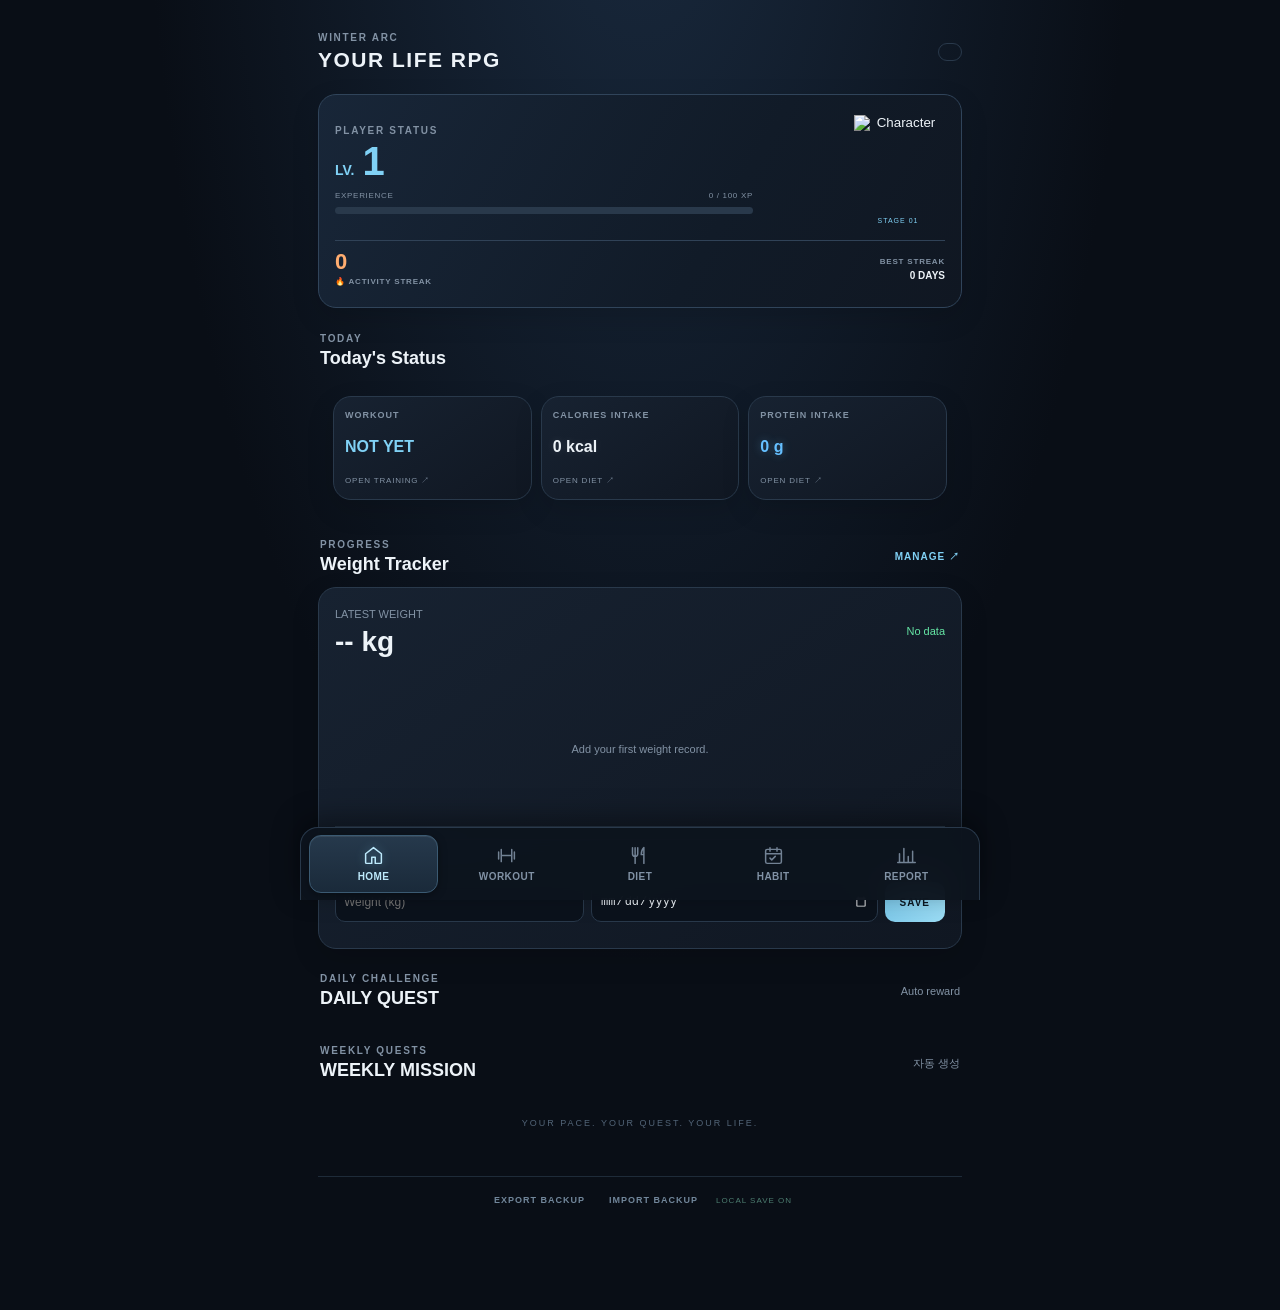
==== commit df2eae1d: "Add food library dialog to diet screen" ====
--- a/index.html
+++ b/index.html
@@ -3,7 +3,7 @@
 <meta charset="utf-8"><meta name="viewport" content="width=device-width,initial-scale=1,maximum-scale=1,user-scalable=no,viewport-fit=cover">
 <meta name="theme-color" content="#090e16"><meta name="apple-mobile-web-app-capable" content="yes">
 <meta name="mobile-web-app-capable" content="yes"><meta name="apple-mobile-web-app-status-bar-style" content="black-translucent"><meta name="apple-mobile-web-app-title" content="LIFE RPG">
-<link rel="manifest" href="manifest.webmanifest"><link rel="apple-touch-icon" href="./icon.svg"><link rel="stylesheet" href="styles.css?v=31"><title>LIFE RPG · WINTER ARC</title></head><body>
+<link rel="manifest" href="manifest.webmanifest"><link rel="apple-touch-icon" href="./icon.svg"><link rel="stylesheet" href="styles.css?v=32"><title>LIFE RPG · WINTER ARC</title></head><body>
 <div class="app-shell"><div id="xpGainToast" class="xp-gain-toast" aria-live="polite"></div><header class="topbar"><div><div class="eyebrow">WINTER ARC</div><h1>YOUR LIFE RPG</h1></div><div class="date-pill" id="todayLabel"></div></header>
 <nav class="tabs" aria-label="Main navigation"><button class="tab active" data-tab="home" aria-label="HOME"><svg class="tab-icon" viewBox="0 0 24 24" aria-hidden="true"><path d="m3 10 9-7 9 7v10a1 1 0 0 1-1 1h-6v-7h-4v7H4a1 1 0 0 1-1-1z"/></svg><span class="tab-label">HOME</span></button><button class="tab" data-tab="workout" aria-label="WORKOUT"><svg class="tab-icon" viewBox="0 0 24 24" aria-hidden="true"><path d="M6 5v14M3 8v8M18 5v14m3-11v8M6 12h12"/></svg><span class="tab-label">WORKOUT</span></button><button class="tab" data-tab="diet" aria-label="DIET"><svg class="tab-icon" viewBox="0 0 24 24" aria-hidden="true"><path d="M4 3v7a3 3 0 0 0 6 0V3M7 3v18M17 3v18m0-18c-2 2-3 5-3 8h3"/></svg><span class="tab-label">DIET</span></button><button class="tab" data-tab="habit" aria-label="HABIT"><svg class="tab-icon" viewBox="0 0 24 24" aria-hidden="true"><rect x="3" y="5" width="18" height="16" rx="2"/><path d="M16 3v4M8 3v4M3 10h18m-13 5 2 2 4-4"/></svg><span class="tab-label">HABIT</span></button><button class="tab" data-tab="report" aria-label="REPORT"><svg class="tab-icon" viewBox="0 0 24 24" aria-hidden="true"><path d="M4 20V10m5 10V4m5 16v-7m5 7V7M2 20h20"/></svg><span class="tab-label">REPORT</span></button></nav><main>
 <section id="home" class="screen active"><article class="hero panel player-status"><div class="player-status-top"><div class="hero-copy"><div class="eyebrow">PLAYER STATUS</div><div class="level-line"><span>LV.</span><strong id="level">1</strong></div><div class="xp-caption"><span>EXPERIENCE</span><span id="xpText">0 / 100 XP</span></div><div class="progress"><i id="xpBar"></i></div></div><div id="homeRank" class="home-rank"></div><button type="button" id="avatarPreview" class="avatar-wrap" aria-label="캐릭터 성장 모습 미리보기"><img id="avatar" src="assets/placeholder.svg" alt="Character"><span id="stageLabel">STAGE 01</span></button></div><div class="hero-streak-inline"><div class="hero-streak-main"><strong id="streakCount">0</strong><span>🔥 ACTIVITY STREAK</span></div><div id="streakWeek" class="hero-streak-week"></div><div class="hero-streak-best"><small>BEST STREAK</small><strong id="streakLongest">0 DAYS</strong></div><span id="streakWeekCount" class="hidden">0 / 7 DAYS</span></div></article>
@@ -20,7 +20,7 @@
 <div class="section-head"><div><div class="eyebrow">SELECTED DATE</div><h2>Workout Records</h2></div></div><div id="workoutHistory" class="record-list"></div><div class="section-head"><div><div class="eyebrow">STRENGTH ANALYTICS</div><h2>3-Lift Progress</h2></div><span class="muted">SQUAT · BENCH · DEADLIFT</span></div><div id="exerciseGrowth" class="growth-list lift-growth"></div></section>
 <section id="diet" class="screen"><div class="section-head page-head"><div><div class="eyebrow">NUTRITION LOG</div><h2>Diet</h2></div><button class="text-button" id="openGoals">GOALS ⚙</button></div>
 <article class="panel nutrition-panel"><div class="calorie-row"><div><span class="muted">CALORIES</span><div><strong id="caloriesNow">0</strong><span class="muted"> / <b id="caloriesGoal">2000</b> kcal</span></div></div><div class="calorie-ring" id="calorieRing"><span id="caloriePct">0%</span></div></div><div class="progress calorie-progress"><i id="calorieBar"></i></div><div class="macro-grid"><div class="macro-carbs"><span>CARBS</span><strong id="carbsNow">0g</strong><small id="carbsGoal">/ 200g</small><small class="macro-remaining" id="carbsRemaining">목표 미설정</small><div class="macro-track"><i id="carbsBar"></i></div></div><div class="macro-protein"><span>PROTEIN</span><strong id="proteinNow">0g</strong><small id="proteinGoal">/ 150g</small><small class="macro-remaining" id="proteinRemaining">목표 미설정</small><div class="macro-track"><i id="proteinBar"></i></div></div><div class="macro-fat"><span>FAT</span><strong id="fatNow">0g</strong><small id="fatGoal">/ 67g</small><small class="macro-remaining" id="fatRemaining">목표 미설정</small><div class="macro-track"><i id="fatBar"></i></div></div></div></article>
-<div class="section-head"><div><div class="eyebrow">FUEL YOUR DAY</div><h2>Meals <span class="muted">01—05</span></h2></div><span class="xp-chip">+10 XP / meal</span></div><div id="mealCards" class="meal-list"></div><div class="footer-note">CONSISTENCY OVER PERFECTION.</div><div class="section-head"><div><div class="eyebrow">NUTRITION HISTORY</div><h2>Diet Calendar</h2></div></div><article class="panel calendar-panel diet-calendar-panel"><div class="calendar-head"><button id="dietCalendarPrev" type="button" aria-label="Previous month">‹</button><strong id="dietCalendarTitle"></strong><button id="dietCalendarNext" type="button" aria-label="Next month">›</button></div><div class="calendar-week"><span>S</span><span>M</span><span>T</span><span>W</span><span>T</span><span>F</span><span>S</span></div><div id="dietCalendarGrid" class="calendar-grid"></div><div class="diet-calendar-legend"><span><i></i> 식단 기록이 있는 날짜</span></div></article><div class="section-head diet-history-heading"><div><div class="eyebrow">SELECTED DATE</div><h2 id="dietHistoryTitle">Diet Records</h2></div><span id="dietHistoryCount" class="muted"></span></div><div id="dietHistoryRecords" class="diet-history-records"></div></section>
+<div class="section-head"><div><div class="eyebrow">FUEL YOUR DAY</div><h2>Meals <span class="muted">01—05</span></h2></div><button class="text-button" id="openFoodLibrary" type="button">FOOD LIBRARY ↗</button></div><div id="mealCards" class="meal-list"></div><div class="footer-note">CONSISTENCY OVER PERFECTION.</div><div class="section-head"><div><div class="eyebrow">NUTRITION HISTORY</div><h2>Diet Calendar</h2></div></div><article class="panel calendar-panel diet-calendar-panel"><div class="calendar-head"><button id="dietCalendarPrev" type="button" aria-label="Previous month">‹</button><strong id="dietCalendarTitle"></strong><button id="dietCalendarNext" type="button" aria-label="Next month">›</button></div><div class="calendar-week"><span>S</span><span>M</span><span>T</span><span>W</span><span>T</span><span>F</span><span>S</span></div><div id="dietCalendarGrid" class="calendar-grid"></div><div class="diet-calendar-legend"><span><i></i> 식단 기록이 있는 날짜</span></div></article><div class="section-head diet-history-heading"><div><div class="eyebrow">SELECTED DATE</div><h2 id="dietHistoryTitle">Diet Records</h2></div><span id="dietHistoryCount" class="muted"></span></div><div id="dietHistoryRecords" class="diet-history-records"></div></section>
 <section id="habit" class="screen"><div class="section-head page-head"><div><div class="eyebrow">DAILY ROUTINE</div><h2>HABIT MAKER</h2></div><button class="primary" id="addHabit">+ 습관 추가</button></div><article class="panel habit-intro"><div class="habit-intro-mark">✦</div><div><strong>작은 습관이 큰 변화를 만듭니다.</strong><p>나만의 루틴을 만들고 오늘 하나씩 완성해 보세요.</p></div></article><div class="habit-template-wrap"><div class="section-head"><div><div class="eyebrow">QUICK ADD</div><h2>추천 습관</h2></div></div><div id="habitTemplates" class="habit-templates"><button data-habit-template="영양제 챙기기|💊|checkbox|1|회">💊 영양제</button><button data-habit-template="나이트 피부관리|✨|checkbox|1|회">✨ 피부관리</button><button data-habit-template="아침 산책|🌅|minutes|20|분">🌅 산책</button><button data-habit-template="물 마시기|💧|quantity|2|L">💧 물 마시기</button><button data-habit-template="스트레칭하기|🧘|minutes|10|분">🧘 스트레칭</button><button data-habit-template="독서하기|📖|minutes|20|분">📖 독서</button></div></div><div class="section-head"><div><div class="eyebrow">YOUR ROUTINE</div><h2>오늘의 습관</h2></div><span id="habitTodayCount" class="xp-chip">0 / 0 완료</span></div><div id="habitList" class="habit-list"></div><article class="panel habit-summary"><div><small>오늘의 달성률</small><strong id="habitCompletionRate">0%</strong></div><div><small>누적 보상</small><strong id="habitRewardTotal">0 EXP</strong></div></article><div class="habit-streak-grid"><article class="habit-streak-card"><div class="habit-streak-icon">🔥</div><div><small>WEEKLY STREAK</small><strong id="habitWeeklyStreak">0주</strong><span>주간 습관 80% 이상 달성</span></div></article><article class="habit-streak-card"><div class="habit-streak-icon">✦</div><div><small>MONTHLY STREAK</small><strong id="habitMonthlyStreak">0개월</strong><span>월간 습관 80% 이상 달성</span></div></article></div><div class="section-head"><div><div class="eyebrow">HABIT HISTORY</div><h2>Habit Calendar</h2></div></div><article class="panel calendar-panel habit-calendar-panel"><div class="calendar-head"><button id="habitCalendarPrev" type="button" aria-label="Previous month">‹</button><strong id="habitCalendarTitle"></strong><button id="habitCalendarNext" type="button" aria-label="Next month">›</button></div><div class="calendar-week"><span>S</span><span>M</span><span>T</span><span>W</span><span>T</span><span>F</span><span>S</span></div><div id="habitCalendarGrid" class="calendar-grid"></div><div class="habit-calendar-legend"><span><i></i> 습관 달성 기록이 있는 날짜</span></div></article><div class="section-head habit-history-heading"><div><div class="eyebrow">SELECTED DATE</div><h2 id="habitHistoryTitle">Habit Records</h2></div><span id="habitHistoryCount" class="muted"></span></div><div id="habitHistoryRecords" class="habit-history-records"></div></section>
 <section id="report" class="screen"><div class="section-head page-head"><div><div class="eyebrow">GROWTH REPORT</div><h2>REPORT</h2></div><span class="muted">나의 변화와 성장</span></div><div class="report-switch"><button type="button" class="selected" data-report-mode="week">WEEKLY</button><button type="button" data-report-mode="month">MONTHLY</button><button type="button" data-report-mode="exercise">EXERCISES</button><button type="button" data-report-mode="achievements">ACHIEVEMENTS</button></div><div id="reportPeriodNav" class="report-period"><button id="reportPrev" type="button">‹</button><strong id="reportPeriodLabel">이번 주</strong><button id="reportNext" type="button" disabled>›</button></div><div id="reportSummary"><div class="report-grid"><article class="report-stat"><small><span class="report-icon">🏋️</span> 근력 운동</small><strong id="reportWorkoutDays">0회</strong><small class="report-compare" id="reportWorkoutCompare">—</small></article><article class="report-stat"><small><span class="report-icon">🏃</span> 유산소 운동</small><strong id="reportCardioDays">0회</strong><small class="report-compare" id="reportCardioCompare">—</small></article><article class="report-stat"><small><span class="report-icon">⚖️</span> 체중 변화</small><strong id="reportWeightChange">—</strong><small class="report-compare" id="reportWeightCompare">—</small></article><article class="report-stat"><small><span class="report-icon">📅</span> 활동 일수</small><strong id="reportActiveDays">0일</strong><small class="report-compare" id="reportActiveCompare">—</small><span class="report-streak-sub">기간 내 활동일 <b id="reportBestStreak">0일</b></span></article><article class="report-stat"><small><span class="report-icon">🔥</span> 평균 섭취 칼로리</small><strong id="reportAvgCalories">0 kcal</strong><small class="report-compare" id="reportCaloriesCompare">—</small></article><article class="report-stat"><small><span class="report-icon">🥩</span> 평균 단백질</small><strong id="reportAvgProtein">0 g</strong><small class="report-compare" id="reportProteinCompare">—</small></article><article class="report-stat"><small><span class="report-icon">🎯</span> 퀘스트 완료</small><strong id="reportMissionCount">—</strong><small class="report-compare" id="reportMissionCompare">—</small></article><button type="button" class="report-stat report-habit-stat" id="reportHabitCard"><small><span class="report-icon">✦</span> 습관 달성률</small><strong id="reportHabitRate">0%</strong><small class="report-compare" id="reportHabitCount">0 / 0 완료</small><span class="report-habit-hint">상세 기록 보기 ↗</span></button></div><article class="panel report-note"><div class="eyebrow">기간 요약</div><p id="reportNarrative">활동 기록을 모으고 있어요.</p></article></div><div id="reportExercisePanel" class="hidden"><div id="reportExercisePicker" class="field-label">운동 종목 선택<select id="reportExercise"></select></div><article class="panel report-chart-panel"><div class="eyebrow">운동 중량 변화</div><div id="reportExerciseChart" class="report-chart"><div class="empty-state">Select an exercise to view progress.</div></div><div id="reportExerciseStats" class="report-exercise-stats"></div></article></div><div id="reportAchievementsPanel" class="hidden"><div class="achievement-summary" id="achievementSummary"></div><div class="achievement-controls"><select id="achievementCategory" aria-label="업적 카테고리"><option value="all">ALL CATEGORIES</option><option value="LEVEL">LEVEL</option><option value="STRENGTH">STRENGTH</option><option value="WORKOUT">WORKOUT</option><option value="HABIT">HABIT</option><option value="DIET">DIET</option><option value="BULK & CUT">BULK &amp; CUT</option><option value="SPECIAL">SPECIAL</option></select><div class="achievement-filters" id="achievementFilters"><button type="button" class="selected" data-achievement-filter="all">ALL</button><button type="button" data-achievement-filter="unlocked">UNLOCKED</button><button type="button" data-achievement-filter="locked">LOCKED</button></div></div><div id="achievementGrid" class="achievement-grid"></div></div></section></main><footer class="app-footer"><button id="exportData">EXPORT BACKUP</button><label class="import-label">IMPORT BACKUP<input id="importData" type="file" accept="application/json"></label><span id="saveStatus">LOCAL SAVE ON</span></footer></div>
 
@@ -31,4 +31,4 @@
 <dialog id="workoutDetailDialog" class="modal workout-detail"><div class="modal-head"><div><div class="eyebrow">WORKOUT DETAILS</div><h2 id="workoutDetailTitle">PUSH</h2></div><button class="close" onclick="document.getElementById('workoutDetailDialog').close()">×</button></div><div id="workoutDetailBody" class="detail-list"></div><div class="detail-total"><strong>TOTAL VOLUME</strong><b id="workoutTotalVolume">0 kg</b></div><button id="deleteWorkoutRecord" class="danger wide" type="button">DELETE WORKOUT DAY</button></dialog>
 <dialog id="habitEditorDialog" class="modal habit-editor"><form id="habitForm"><div class="modal-head"><div><div class="eyebrow">CUSTOM ROUTINE</div><h2 id="habitEditorTitle">습관 만들기</h2></div><button class="close" type="button" id="closeHabitEditor">×</button></div><input id="habitId" type="hidden"><label class="field-label">습관 이름<input id="habitName" maxlength="40" placeholder="예: 영양제 챙기기" required></label><div class="habit-form-grid"><label class="field-label">아이콘<input id="habitIcon" maxlength="4" value="✦"></label><label class="field-label">반복 주기<select id="habitFrequency"><option value="daily">매일</option><option value="weekdays">평일</option><option value="custom">요일 선택</option></select></label></div><div id="habitWeekdayPicker" class="habit-weekdays hidden"><label><input type="checkbox" value="1"> 월</label><label><input type="checkbox" value="2"> 화</label><label><input type="checkbox" value="3"> 수</label><label><input type="checkbox" value="4"> 목</label><label><input type="checkbox" value="5"> 금</label><label><input type="checkbox" value="6"> 토</label><label><input type="checkbox" value="0"> 일</label></div><label class="field-label">완료 방식<select id="habitTargetType"><option value="checkbox">체크만 하기</option><option value="quantity">수량 입력</option><option value="minutes">시간 입력</option></select></label><div id="habitTargetFields" class="habit-form-grid hidden"><label class="field-label">목표 수치<input id="habitTargetValue" type="number" min=".1" step=".1" value="1"></label><label class="field-label">단위<input id="habitUnit" maxlength="8" value="회" placeholder="L, 분, 개 등"></label></div><p class="habit-form-hint">완료하면 경험치 5와 코인 2개를 획득해요. 놓친 날에도 페널티는 없어요.</p><div class="habit-editor-actions"><button class="danger" id="deleteHabit" type="button">습관 삭제</button><button class="primary" type="submit">습관 저장</button></div></form></dialog><dialog id="rankArchiveDialog" class="modal rank-archive-modal"><div class="modal-head"><div><div class="eyebrow">RANK ARCHIVE</div><h2>등급 아카이브</h2></div><button class="close" type="button" id="closeRankArchive">×</button></div><div id="rankArchiveSummary" class="rank-archive-summary"></div><div id="rankArchiveList" class="rank-archive-list"></div></dialog>
 <dialog id="characterPreviewDialog" class="modal character-preview-modal"><div class="modal-head"><div><div class="eyebrow">CHARACTER EVOLUTION</div><h2>성장 모습 미리보기</h2></div><button class="close" type="button" id="closeCharacterPreview">×</button></div><p class="character-preview-note">레벨이 오를수록 캐릭터가 어떻게 성장하는지 확인해 보세요.</p><div id="characterPreviewStages" class="character-preview-stages"></div></dialog><dialog id="habitReportDialog" class="modal habit-report-modal"><div class="modal-head"><div><div class="eyebrow">HABIT REPORT</div><h2>습관 달성 상세</h2></div><button class="close" type="button" id="closeHabitReport">×</button></div><div id="habitReportSummary" class="habit-report-summary"></div><div id="habitReportDetails" class="habit-report-details"></div></dialog>
-<dialog id="levelUpDialog" class="modal levelup-modal"><div class="levelup-glow"></div><div class="levelup-content"><div class="eyebrow">PLAYER ASCENSION</div><div class="levelup-kicker">LEVEL UP</div><div id="levelUpEmblem" class="levelup-emblem"></div><div class="levelup-level"><span id="levelUpFrom">1</span><i>→</i><strong id="levelUpTo">2</strong></div><div id="levelUpRank" class="levelup-rank">IRON</div><p id="levelUpMessage">꾸준한 노력이 새로운 성장을 만들었습니다.</p><div id="levelUpRankNotice" class="levelup-rank-notice hidden">NEW RANK UNLOCKED</div><button class="primary wide" id="closeLevelUp" type="button">계속 성장하기</button></div></dialog><script src="app.js?v=37"></script></body></html>+<dialog id="levelUpDialog" class="modal levelup-modal"><div class="levelup-glow"></div><div class="levelup-content"><div class="eyebrow">PLAYER ASCENSION</div><div class="levelup-kicker">LEVEL UP</div><div id="levelUpEmblem" class="levelup-emblem"></div><div class="levelup-level"><span id="levelUpFrom">1</span><i>→</i><strong id="levelUpTo">2</strong></div><div id="levelUpRank" class="levelup-rank">IRON</div><p id="levelUpMessage">꾸준한 노력이 새로운 성장을 만들었습니다.</p><div id="levelUpRankNotice" class="levelup-rank-notice hidden">NEW RANK UNLOCKED</div><button class="primary wide" id="closeLevelUp" type="button">계속 성장하기</button></div></dialog><dialog id="foodLibraryDialog" class="modal food-library-dialog"><div class="modal-head"><div><div class="eyebrow">SAVED FOOD DATABASE</div><h2>저장된 음식 목록</h2></div><button class="close" type="button" id="closeFoodLibrary">×</button></div><p class="food-library-note">저장한 음식의 기준량과 영양정보를 관리할 수 있어요. 수정한 정보는 다음 식단 기록부터 적용되고, 이미 저장된 과거 식단 기록은 유지됩니다.</p><input id="foodLibrarySearch" class="food-library-search" type="search" placeholder="음식 이름 검색..." autocomplete="off"><div id="foodLibraryCount" class="food-library-count"></div><div id="foodLibraryList" class="food-library-list"></div></dialog><script src="app.js?v=40"></script></body></html>
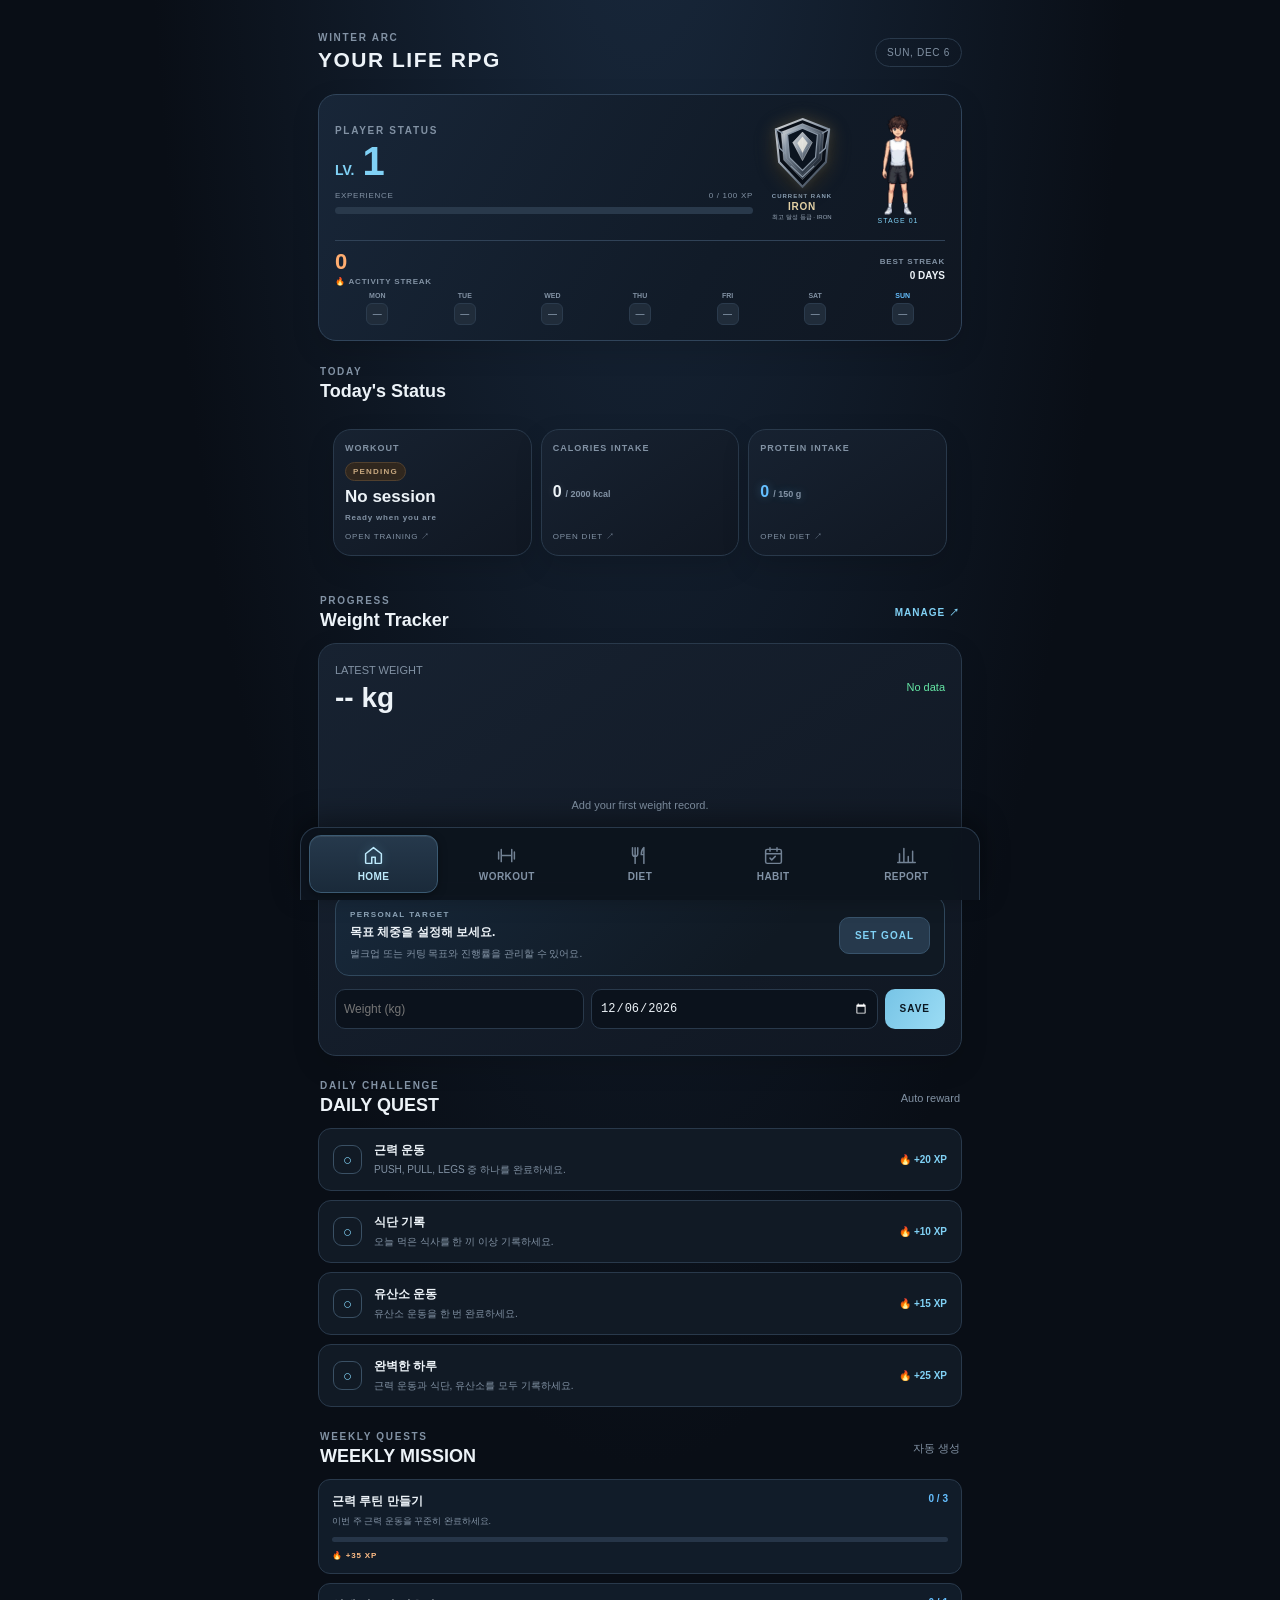
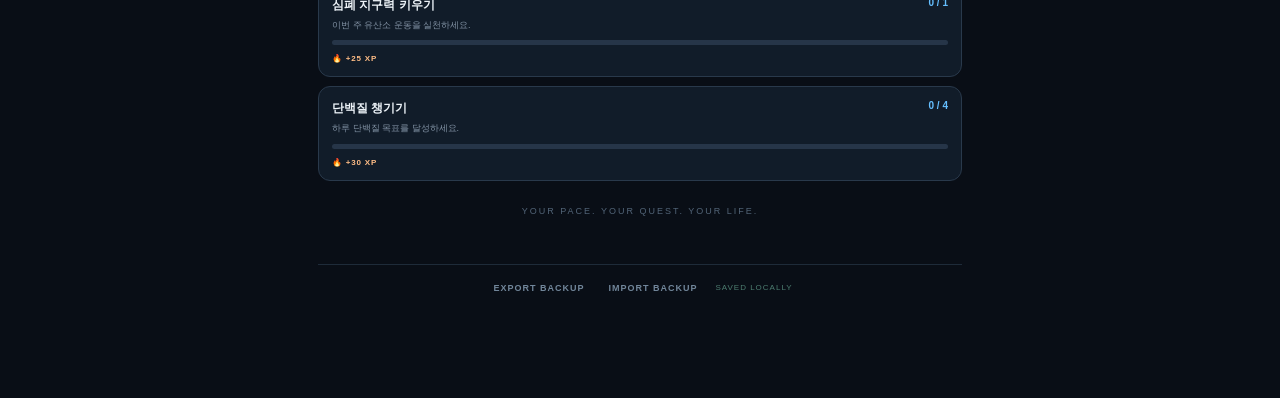
==== commit 885c03a3: "Bust app script cache after initialization fix" ====
--- a/index.html
+++ b/index.html
@@ -31,4 +31,4 @@
 <dialog id="workoutDetailDialog" class="modal workout-detail"><div class="modal-head"><div><div class="eyebrow">WORKOUT DETAILS</div><h2 id="workoutDetailTitle">PUSH</h2></div><button class="close" onclick="document.getElementById('workoutDetailDialog').close()">×</button></div><div id="workoutDetailBody" class="detail-list"></div><div class="detail-total"><strong>TOTAL VOLUME</strong><b id="workoutTotalVolume">0 kg</b></div><button id="deleteWorkoutRecord" class="danger wide" type="button">DELETE WORKOUT DAY</button></dialog>
 <dialog id="habitEditorDialog" class="modal habit-editor"><form id="habitForm"><div class="modal-head"><div><div class="eyebrow">CUSTOM ROUTINE</div><h2 id="habitEditorTitle">습관 만들기</h2></div><button class="close" type="button" id="closeHabitEditor">×</button></div><input id="habitId" type="hidden"><label class="field-label">습관 이름<input id="habitName" maxlength="40" placeholder="예: 영양제 챙기기" required></label><div class="habit-form-grid"><label class="field-label">아이콘<input id="habitIcon" maxlength="4" value="✦"></label><label class="field-label">반복 주기<select id="habitFrequency"><option value="daily">매일</option><option value="weekdays">평일</option><option value="custom">요일 선택</option></select></label></div><div id="habitWeekdayPicker" class="habit-weekdays hidden"><label><input type="checkbox" value="1"> 월</label><label><input type="checkbox" value="2"> 화</label><label><input type="checkbox" value="3"> 수</label><label><input type="checkbox" value="4"> 목</label><label><input type="checkbox" value="5"> 금</label><label><input type="checkbox" value="6"> 토</label><label><input type="checkbox" value="0"> 일</label></div><label class="field-label">완료 방식<select id="habitTargetType"><option value="checkbox">체크만 하기</option><option value="quantity">수량 입력</option><option value="minutes">시간 입력</option></select></label><div id="habitTargetFields" class="habit-form-grid hidden"><label class="field-label">목표 수치<input id="habitTargetValue" type="number" min=".1" step=".1" value="1"></label><label class="field-label">단위<input id="habitUnit" maxlength="8" value="회" placeholder="L, 분, 개 등"></label></div><p class="habit-form-hint">완료하면 경험치 5와 코인 2개를 획득해요. 놓친 날에도 페널티는 없어요.</p><div class="habit-editor-actions"><button class="danger" id="deleteHabit" type="button">습관 삭제</button><button class="primary" type="submit">습관 저장</button></div></form></dialog><dialog id="rankArchiveDialog" class="modal rank-archive-modal"><div class="modal-head"><div><div class="eyebrow">RANK ARCHIVE</div><h2>등급 아카이브</h2></div><button class="close" type="button" id="closeRankArchive">×</button></div><div id="rankArchiveSummary" class="rank-archive-summary"></div><div id="rankArchiveList" class="rank-archive-list"></div></dialog>
 <dialog id="characterPreviewDialog" class="modal character-preview-modal"><div class="modal-head"><div><div class="eyebrow">CHARACTER EVOLUTION</div><h2>성장 모습 미리보기</h2></div><button class="close" type="button" id="closeCharacterPreview">×</button></div><p class="character-preview-note">레벨이 오를수록 캐릭터가 어떻게 성장하는지 확인해 보세요.</p><div id="characterPreviewStages" class="character-preview-stages"></div></dialog><dialog id="habitReportDialog" class="modal habit-report-modal"><div class="modal-head"><div><div class="eyebrow">HABIT REPORT</div><h2>습관 달성 상세</h2></div><button class="close" type="button" id="closeHabitReport">×</button></div><div id="habitReportSummary" class="habit-report-summary"></div><div id="habitReportDetails" class="habit-report-details"></div></dialog>
-<dialog id="levelUpDialog" class="modal levelup-modal"><div class="levelup-glow"></div><div class="levelup-content"><div class="eyebrow">PLAYER ASCENSION</div><div class="levelup-kicker">LEVEL UP</div><div id="levelUpEmblem" class="levelup-emblem"></div><div class="levelup-level"><span id="levelUpFrom">1</span><i>→</i><strong id="levelUpTo">2</strong></div><div id="levelUpRank" class="levelup-rank">IRON</div><p id="levelUpMessage">꾸준한 노력이 새로운 성장을 만들었습니다.</p><div id="levelUpRankNotice" class="levelup-rank-notice hidden">NEW RANK UNLOCKED</div><button class="primary wide" id="closeLevelUp" type="button">계속 성장하기</button></div></dialog><dialog id="foodLibraryDialog" class="modal food-library-dialog"><div class="modal-head"><div><div class="eyebrow">SAVED FOOD DATABASE</div><h2>저장된 음식 목록</h2></div><button class="close" type="button" id="closeFoodLibrary">×</button></div><p class="food-library-note">저장한 음식의 기준량과 영양정보를 관리할 수 있어요. 수정한 정보는 다음 식단 기록부터 적용되고, 이미 저장된 과거 식단 기록은 유지됩니다.</p><input id="foodLibrarySearch" class="food-library-search" type="search" placeholder="음식 이름 검색..." autocomplete="off"><div id="foodLibraryCount" class="food-library-count"></div><div id="foodLibraryList" class="food-library-list"></div></dialog><script src="app.js?v=40"></script></body></html>+<dialog id="levelUpDialog" class="modal levelup-modal"><div class="levelup-glow"></div><div class="levelup-content"><div class="eyebrow">PLAYER ASCENSION</div><div class="levelup-kicker">LEVEL UP</div><div id="levelUpEmblem" class="levelup-emblem"></div><div class="levelup-level"><span id="levelUpFrom">1</span><i>→</i><strong id="levelUpTo">2</strong></div><div id="levelUpRank" class="levelup-rank">IRON</div><p id="levelUpMessage">꾸준한 노력이 새로운 성장을 만들었습니다.</p><div id="levelUpRankNotice" class="levelup-rank-notice hidden">NEW RANK UNLOCKED</div><button class="primary wide" id="closeLevelUp" type="button">계속 성장하기</button></div></dialog><dialog id="foodLibraryDialog" class="modal food-library-dialog"><div class="modal-head"><div><div class="eyebrow">SAVED FOOD DATABASE</div><h2>저장된 음식 목록</h2></div><button class="close" type="button" id="closeFoodLibrary">×</button></div><p class="food-library-note">저장한 음식의 기준량과 영양정보를 관리할 수 있어요. 수정한 정보는 다음 식단 기록부터 적용되고, 이미 저장된 과거 식단 기록은 유지됩니다.</p><input id="foodLibrarySearch" class="food-library-search" type="search" placeholder="음식 이름 검색..." autocomplete="off"><div id="foodLibraryCount" class="food-library-count"></div><div id="foodLibraryList" class="food-library-list"></div></dialog><script src="app.js?v=43"></script></body></html>
--- a/styles.css
+++ b/styles.css
@@ -569,3 +569,18 @@
 .habit-history-record-copy strong{font-size:11px;color:#e0eaf2}
 .habit-history-record-copy small{font-size:9px;color:#91a8bc}
 .habit-history-record>b{color:#9bd7ed;font-size:13px}
+
+.food-library-dialog{width:min(94vw,540px);max-height:88dvh;padding:18px}
+.food-library-note{margin:-7px 0 14px;color:var(--muted);font-size:10px;line-height:1.6}
+.food-library-search{width:100%;padding:13px 14px;border:1px solid #38536b;border-radius:11px;background:#0b121c;color:var(--text);font-size:14px;outline:none}
+.food-library-search:focus{border-color:var(--accent)}
+.food-library-count{margin:12px 2px 8px;color:var(--muted);font-size:10px}
+.food-library-list{display:grid;gap:10px;max-height:58dvh;overflow:auto;padding-right:2px}
+.food-library-item{padding:13px;border:1px solid var(--line);border-radius:12px;background:#0d1621}
+.food-library-item-head{display:flex;justify-content:space-between;align-items:center;gap:8px;margin-bottom:11px}
+.food-library-item-head strong{font-size:13px;overflow-wrap:anywhere}
+.food-library-item-head span{font-size:9px;color:var(--muted);white-space:nowrap}
+.food-library-fields{display:grid;grid-template-columns:repeat(2,minmax(0,1fr));gap:9px}
+.food-library-fields label{display:grid;gap:5px;color:var(--muted);font-size:9px;font-weight:800;letter-spacing:.5px}
+.food-library-fields input{width:100%;min-width:0;padding:10px 8px;border:1px solid var(--line);border-radius:8px;background:#111d2a;color:var(--text);font-size:13px}
+.food-library-item .wide{margin-top:10px}
